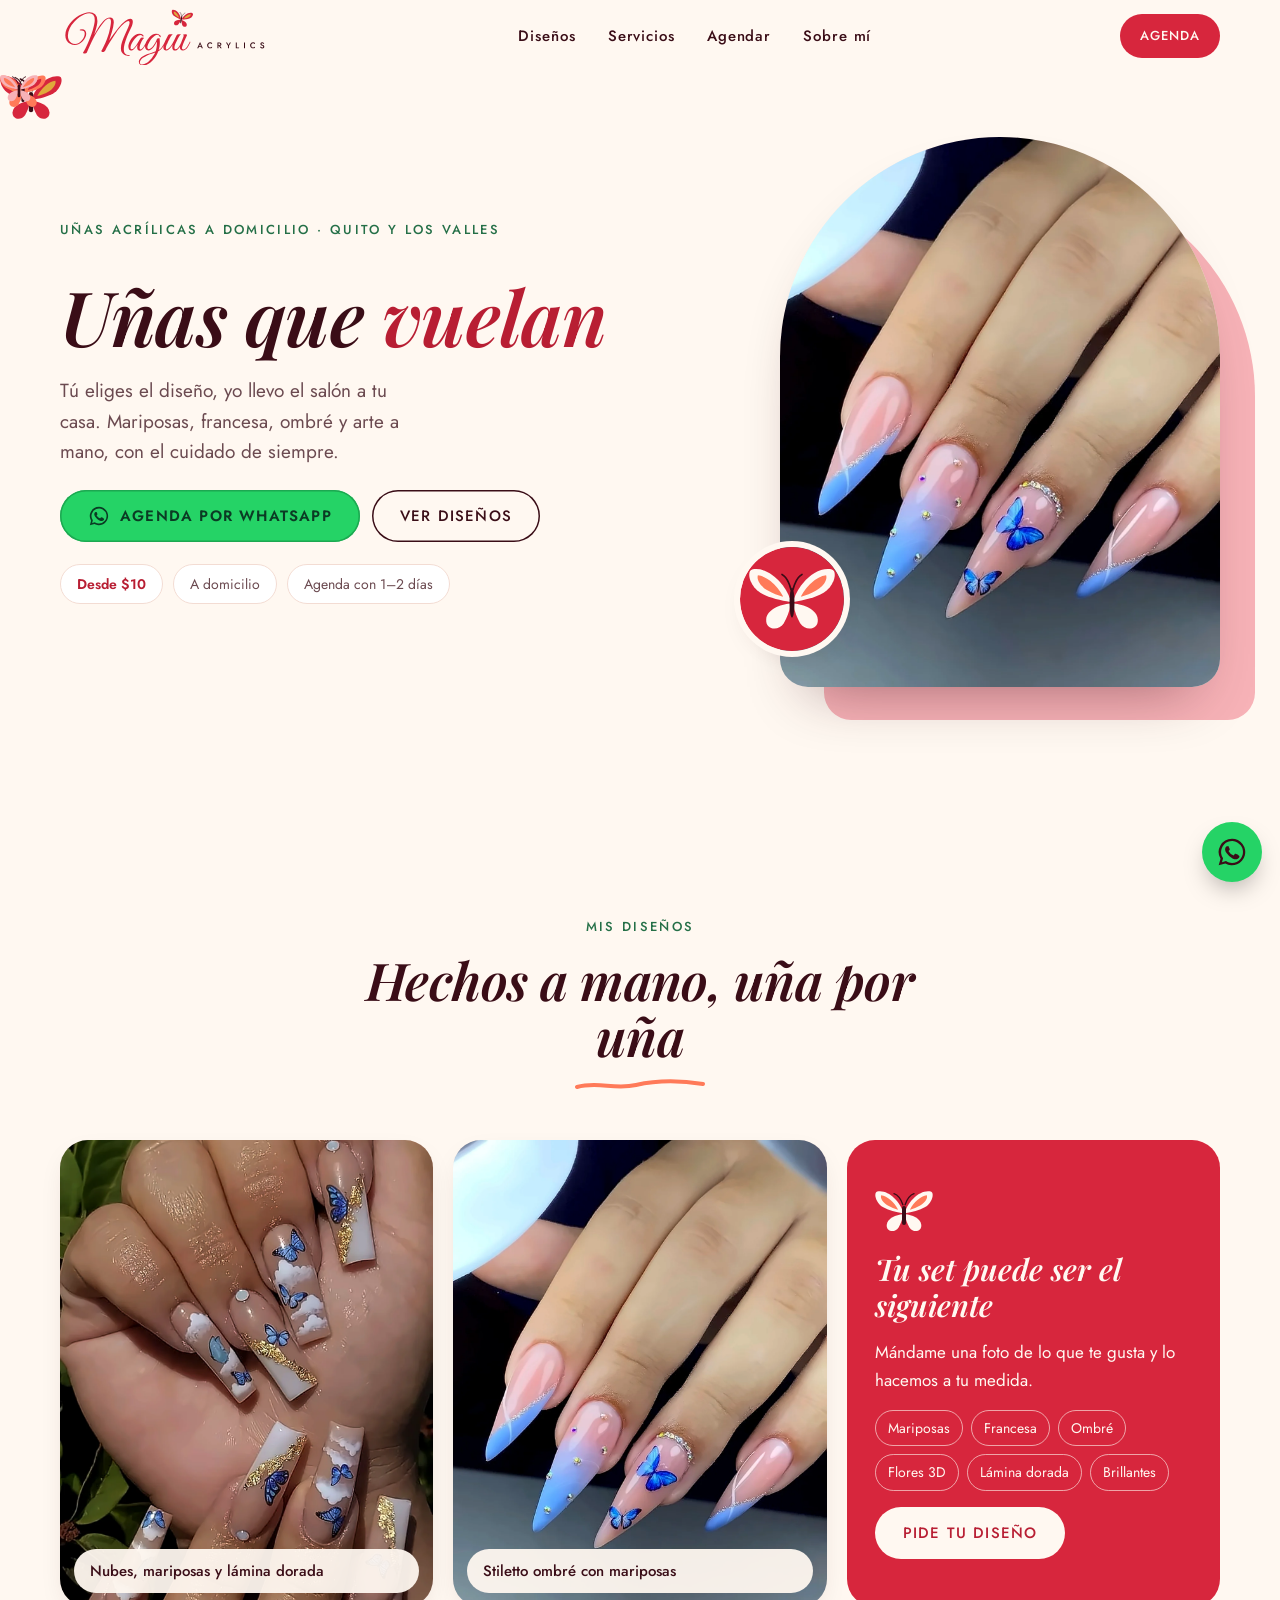
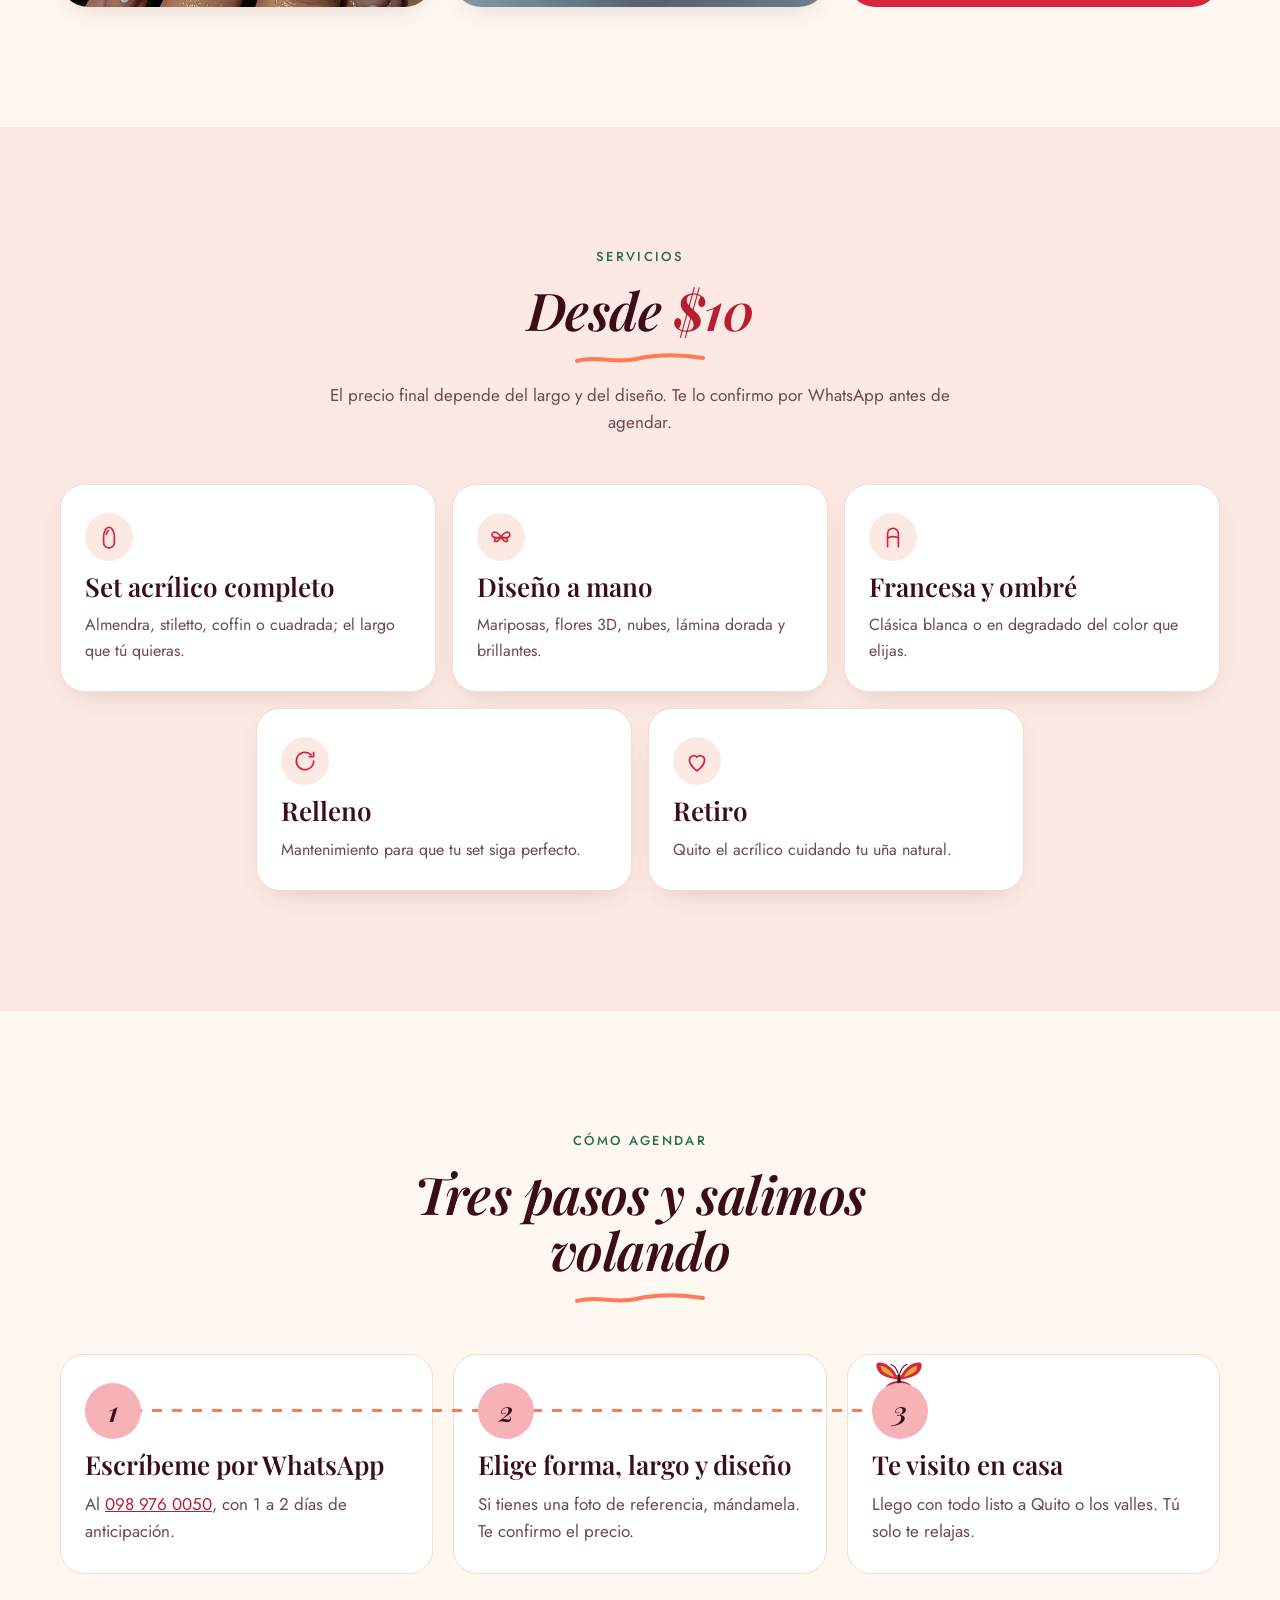
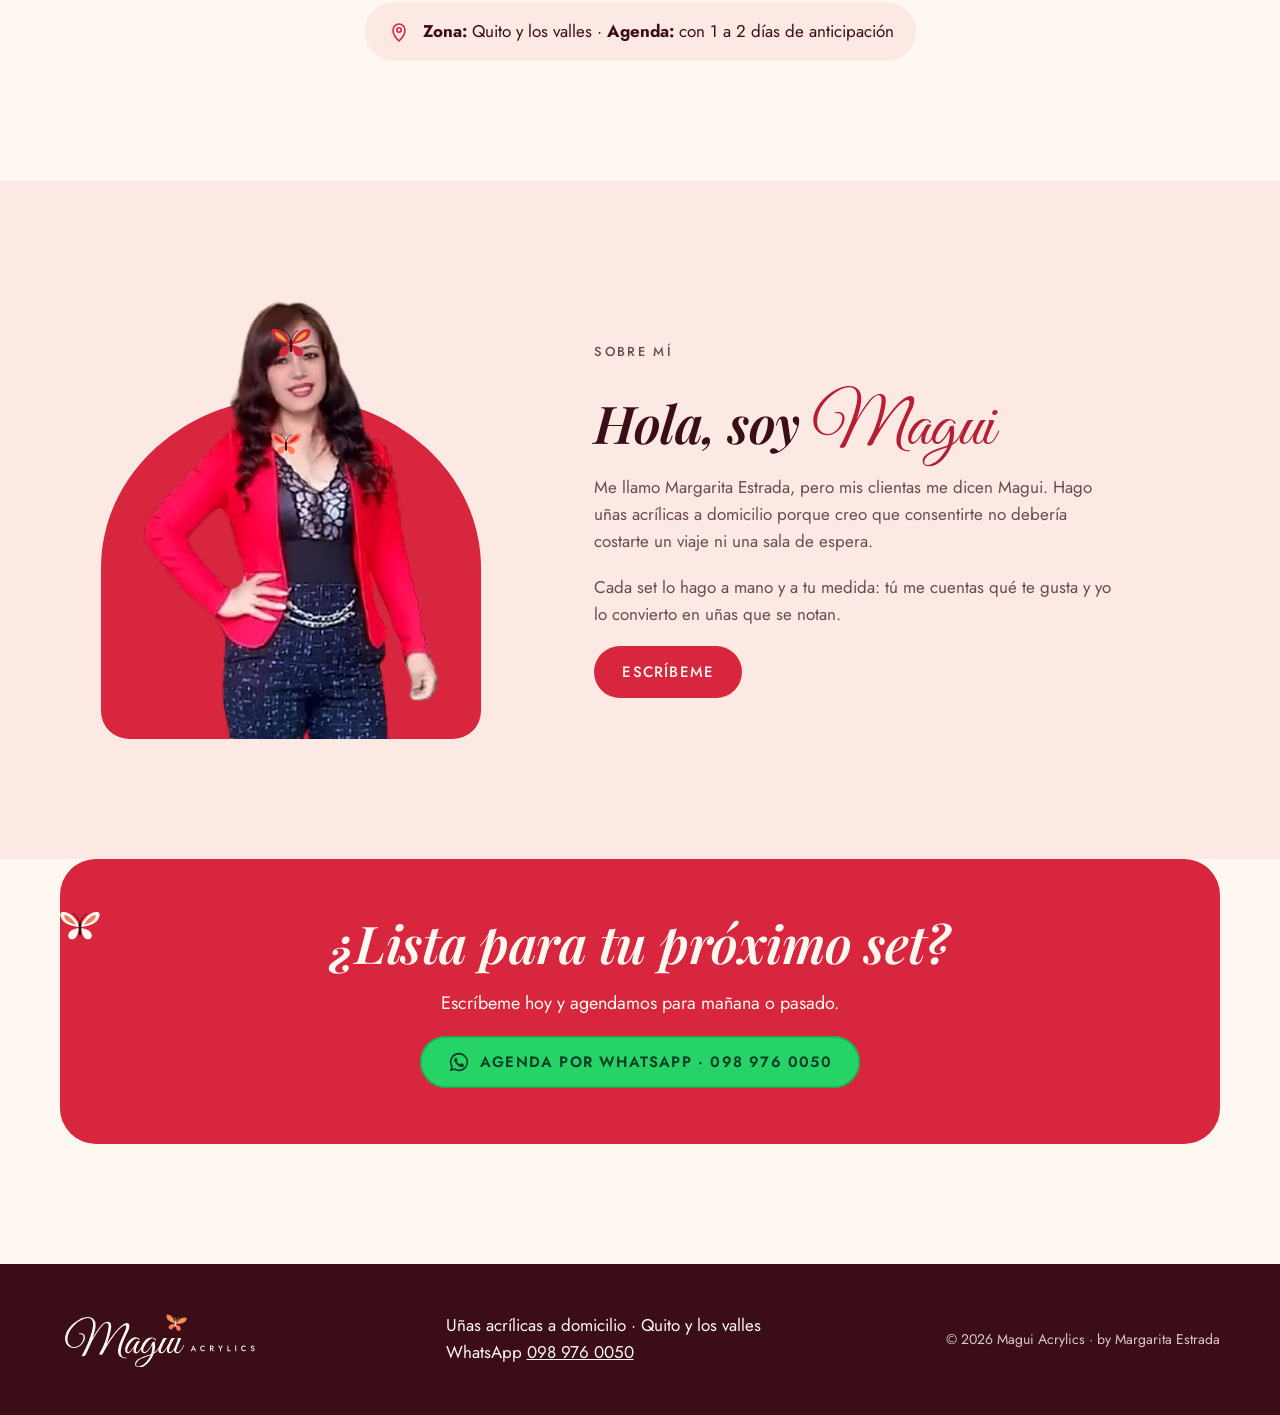
==== index.html @ 569f24e6 "Add files via upload" ====
<!doctype html>
<html lang="es-EC">
<head>
  <meta charset="utf-8">
  <meta name="viewport" content="width=device-width, initial-scale=1">
  <title>Magui Acrylics | Uñas acrílicas a domicilio en Quito y los valles</title>
  <meta name="description" content="Uñas acrílicas a domicilio en Quito y los valles con Magui (Margarita Estrada). Diseños a mano: mariposas, francesa, ombré y más. Servicios desde $10. Agenda por WhatsApp.">
  <link rel="canonical" href="https://maguiacrylics.com/">
  <meta name="theme-color" content="#D7263D">

  <meta property="og:type" content="website">
  <meta property="og:locale" content="es_EC">
  <meta property="og:site_name" content="Magui Acrylics">
  <meta property="og:title" content="Magui Acrylics · Uñas acrílicas a domicilio en Quito">
  <meta property="og:description" content="Tu set soñado, hecho a mano y en tu casa. Servicios desde $10. Agenda por WhatsApp.">
  <meta property="og:url" content="https://maguiacrylics.com/">
  <meta property="og:image" content="https://maguiacrylics.com/assets/img/og-magui.jpg">
  <meta name="twitter:card" content="summary_large_image">

  <link rel="icon" href="assets/logo/favicon.svg" type="image/svg+xml">
  <link rel="apple-touch-icon" href="assets/logo/apple-touch-icon.png">

  <link rel="preload" href="assets/fonts/PlayfairDisplay-Italic.woff2" as="font" type="font/woff2" crossorigin>
  <link rel="preload" href="assets/fonts/Jost.woff2" as="font" type="font/woff2" crossorigin>
  <link rel="stylesheet" href="css/estilos.css">

  <script type="application/ld+json">
  {
    "@context": "https://schema.org",
    "@type": "BeautySalon",
    "name": "Magui Acrylics",
    "alternateName": "Uñas Acrílicas Magui",
    "description": "Uñas acrílicas a domicilio en Quito y los valles, con diseño a mano.",
    "url": "https://maguiacrylics.com/",
    "telephone": "+593989760050",
    "image": "https://maguiacrylics.com/assets/img/og-magui.jpg",
    "logo": "https://maguiacrylics.com/assets/logo/magui-isotipo.svg",
    "priceRange": "Desde $10",
    "areaServed": [{"@type": "City", "name": "Quito"}, {"@type": "Place", "name": "Valles de Quito"}],
    "address": {"@type": "PostalAddress", "addressLocality": "Quito", "addressCountry": "EC"},
    "founder": {"@type": "Person", "name": "Margarita Estrada"}
  }
  </script>
</head>
<body>
  <a class="saltar" href="#contenido">Saltar al contenido</a>

  <!-- Mariposa reutilizable -->
  <svg width="0" height="0" class="oculto" aria-hidden="true">
    <defs>
      <g id="ala-izq">
        <path d="M-1 -1C-4 -10 -14 -21 -24 -19C-27.5 -18 -25.5 -9 -19 -5C-14 -2 -7 -0.5 -1 0.5Z" fill="var(--ala, #D7263D)"/>
        <path d="M-1 1.5C-7 2 -15 5 -15.5 11C-16 17 -8.5 18.5 -5 13.5C-3 10 -1.5 6 -1 3Z" fill="var(--ala, #D7263D)"/>
        <path d="M-5.5 -3C-8.5 -9 -15 -15 -20.5 -15.5C-21.5 -12.5 -18.5 -8.5 -14.5 -6.3C-11.5 -4.6 -8.5 -3.4 -5.5 -2.6Z" fill="var(--mancha, #E0A93B)"/>
      </g>
      <symbol id="hoja" viewBox="0 0 30 16">
        <path d="M1 15C5 4 16 0 29 1C25 10 14 16 1 15Z" fill="currentColor"/>
      </symbol>
      <symbol id="mariposa" viewBox="0 0 52 42">
        <g transform="translate(26 22)"><g class="ala"><use href="#ala-izq"/></g><g transform="scale(-1 1)"><g class="ala"><use href="#ala-izq"/></g></g><rect x="-1.8" y="-6" width="3.6" height="17" rx="1.8" fill="#3A0D17"/><path d="M-1 -7C-3 -13 -6 -16 -9 -17M1 -7C3 -13 6 -16 9 -17" fill="none" stroke="#3A0D17" stroke-width="1.2" stroke-linecap="round"/></g>
      </symbol>
    </defs>
  </svg>

  <header class="cabecera" id="inicio">
    <div class="contenedor cabecera__fila">
      <a class="cabecera__logo" href="#inicio" aria-label="Magui Acrylics, ir al inicio">
        <img src="assets/logo/magui-logo-horizontal.svg" alt="Magui Acrylics" width="300" height="78">
      </a>
      <nav class="menu" aria-label="Secciones">
        <a href="#disenos">Diseños</a>
        <a href="#servicios">Servicios</a>
        <a href="#agendar">Agendar</a>
        <a href="#sobre-mi">Sobre mí</a>
      </nav>
      <a class="boton boton--mini" href="https://wa.me/593989760050?text=Hola%20Magui%2C%20quiero%20agendar%20mis%20u%C3%B1as" target="_blank" rel="noopener">Agenda</a>
    </div>
  </header>

  <main id="contenido">
    <!-- PORTADA -->
    <section class="portada" aria-labelledby="titulo-portada">
      <div class="portada__cielo" aria-hidden="true">
        <span class="vuelo vuelo--1"><svg class="mariposa" viewBox="0 0 52 42"><g transform="translate(26 22)"><g class="ala"><use href="#ala-izq"/></g><g transform="scale(-1 1)"><g class="ala ala--d"><use href="#ala-izq"/></g></g><rect x="-1.8" y="-6" width="3.6" height="17" rx="1.8" fill="#3A0D17"/><path d="M-1 -7C-3 -13 -6 -16 -9 -17M1 -7C3 -13 6 -16 9 -17" fill="none" stroke="#3A0D17" stroke-width="1.2" stroke-linecap="round"/></g></svg></span>
        <span class="vuelo vuelo--2"><svg class="mariposa mariposa--coral" viewBox="0 0 52 42"><g transform="translate(26 22)"><g class="ala"><use href="#ala-izq"/></g><g transform="scale(-1 1)"><g class="ala ala--d"><use href="#ala-izq"/></g></g><rect x="-1.8" y="-6" width="3.6" height="17" rx="1.8" fill="#3A0D17"/><path d="M-1 -7C-3 -13 -6 -16 -9 -17M1 -7C3 -13 6 -16 9 -17" fill="none" stroke="#3A0D17" stroke-width="1.2" stroke-linecap="round"/></g></svg></span>
        <span class="vuelo vuelo--3"><svg class="mariposa mariposa--rosa" viewBox="0 0 52 42"><g transform="translate(26 22)"><g class="ala"><use href="#ala-izq"/></g><g transform="scale(-1 1)"><g class="ala ala--d"><use href="#ala-izq"/></g></g><rect x="-1.8" y="-6" width="3.6" height="17" rx="1.8" fill="#3A0D17"/><path d="M-1 -7C-3 -13 -6 -16 -9 -17M1 -7C3 -13 6 -16 9 -17" fill="none" stroke="#3A0D17" stroke-width="1.2" stroke-linecap="round"/></g></svg></span>
        <svg class="hojita hojita--1"><use href="#hoja"/></svg>
        <svg class="hojita hojita--2"><use href="#hoja"/></svg>
        <svg class="hojita hojita--3"><use href="#hoja"/></svg>
        <svg class="hojita hojita--4"><use href="#hoja"/></svg>
      </div>

      <div class="contenedor portada__grid">
        <div class="portada__texto">
          <p class="rotulo">Uñas acrílicas a domicilio · Quito y los valles</p>
          <h1 id="titulo-portada" class="entra">Uñas que <span class="rojo">vuelan</span></h1>
          <p class="portada__bajada entra">Tú eliges el diseño, yo llevo el salón a tu casa. Mariposas, francesa, ombré y arte a mano, con el cuidado de siempre.</p>
          <div class="portada__acciones entra">
            <a class="boton boton--whatsapp" href="https://wa.me/593989760050?text=Hola%20Magui%2C%20quiero%20agendar%20mis%20u%C3%B1as%20%F0%9F%A6%8B" target="_blank" rel="noopener">
              <svg class="icono" viewBox="0 0 24 24" aria-hidden="true"><path d="M12 2a10 10 0 0 0-8.6 15.1L2 22l5-1.3A10 10 0 1 0 12 2Zm0 18.2c-1.5 0-3-.4-4.2-1.2l-.3-.2-3 .8.8-2.9-.2-.3A8.2 8.2 0 1 1 12 20.2Zm4.5-6.1c-.2-.1-1.5-.7-1.7-.8-.2-.1-.4-.1-.6.1l-.8 1c-.1.2-.3.2-.5.1a6.7 6.7 0 0 1-3.3-2.9c-.3-.4.2-.4.7-1.4.1-.2 0-.3 0-.4l-.8-1.8c-.2-.5-.4-.4-.6-.4h-.5a1 1 0 0 0-.7.3 3 3 0 0 0-.9 2.2 5.2 5.2 0 0 0 1.1 2.7 11.8 11.8 0 0 0 4.5 4c1.7.7 2.4.8 3.2.6.5-.1 1.5-.6 1.8-1.2.2-.6.2-1.1.1-1.2l-.5-.3Z" fill="currentColor"/></svg>
              Agenda por WhatsApp
            </a>
            <a class="boton boton--borde" href="#disenos">Ver diseños</a>
          </div>
          <ul class="sellos entra" aria-label="Lo esencial">
            <li><strong>Desde $10</strong></li>
            <li>A domicilio</li>
            <li>Agenda con 1–2 días</li>
          </ul>
        </div>

        <div class="portada__foto">
          <div class="arco">
            <picture>
              <source srcset="assets/img/stiletto-mariposas-azules.webp" type="image/webp">
              <img src="assets/img/stiletto-mariposas-azules.jpg" width="1178" height="1472" alt="Uñas stiletto nude con degradado celeste, mariposas azules y brillantes, hechas por Magui" fetchpriority="high">
            </picture>
          </div>
          <img class="portada__sello" src="assets/logo/magui-isotipo.svg" width="96" height="96" alt="">
        </div>
      </div>
    </section>

    <!-- DISEÑOS -->
    <section class="seccion" id="disenos" aria-labelledby="titulo-disenos">
      <div class="contenedor">
        <header class="seccion__cabeza revela">
          <p class="rotulo">Mis diseños</p>
          <h2 id="titulo-disenos">Hechos a mano, uña por uña</h2>
        </header>
        <div class="galeria">
          <figure class="galeria__item revela">
            <picture>
              <source srcset="assets/img/nubes-mariposas-dorado.webp" type="image/webp">
              <img src="assets/img/nubes-mariposas-dorado.jpg" width="1178" height="1565" loading="lazy" alt="Uñas largas nude con nubes blancas, mariposas azules y lámina dorada">
            </picture>
            <figcaption>Nubes, mariposas y lámina dorada</figcaption>
          </figure>
          <figure class="galeria__item revela">
            <picture>
              <source srcset="assets/img/stiletto-mariposas-azules.webp" type="image/webp">
              <img src="assets/img/stiletto-mariposas-azules.jpg" width="1178" height="1472" loading="lazy" alt="Stiletto nude con ombré celeste, mariposas azules y brillantes">
            </picture>
            <figcaption>Stiletto ombré con mariposas</figcaption>
          </figure>
          <div class="galeria__invita revela">
            <span class="invita__mariposa" aria-hidden="true"><svg class="mariposa mariposa--crema"><use href="#mariposa"/></svg></span>
            <h3>Tu set puede ser el siguiente</h3>
            <p>Mándame una foto de lo que te gusta y lo hacemos a tu medida.</p>
            <ul class="chips" aria-label="Estilos que hago">
              <li>Mariposas</li><li>Francesa</li><li>Ombré</li><li>Flores 3D</li><li>Lámina dorada</li><li>Brillantes</li>
            </ul>
            <a class="boton" href="https://wa.me/593989760050?text=Hola%20Magui%2C%20te%20mando%20una%20foto%20del%20dise%C3%B1o%20que%20quiero" target="_blank" rel="noopener">Pide tu diseño</a>
          </div>
        </div>
      </div>
    </section>

    <!-- SERVICIOS -->
    <section class="seccion seccion--rubor" id="servicios" aria-labelledby="titulo-servicios">
      <div class="contenedor">
        <header class="seccion__cabeza revela">
          <p class="rotulo">Servicios</p>
          <h2 id="titulo-servicios">Desde <span class="rojo">$<span class="contador" data-hasta="10">10</span></span></h2>
          <p class="seccion__bajada">El precio final depende del largo y del diseño. Te lo confirmo por WhatsApp antes de agendar.</p>
        </header>
        <ul class="servicios">
          <li class="servicio revela">
            <svg class="servicio__icono" viewBox="0 0 24 24" aria-hidden="true"><path d="M12 3c3 0 5 4.5 5 9v5a5 5 0 0 1-10 0v-5c0-4.5 2-9 5-9Z"/><path d="M9.5 9.5c.3-1.6 1-3 2-3.6"/></svg>
            <h3>Set acrílico completo</h3>
            <p>Almendra, stiletto, coffin o cuadrada; el largo que tú quieras.</p>
          </li>
          <li class="servicio revela">
            <svg class="servicio__icono" viewBox="0 0 24 24" aria-hidden="true"><path d="M12 12c-2-4-7-6-8-3s3 5 8 3Zm0 0c2-4 7-6 8-3s-3 5-8 3Zm0 0c-1.5 2.5-4 5-5.5 4s.5-4 5.5-4Zm0 0c1.5 2.5 4 5 5.5 4s-.5-4-5.5-4Z"/></svg>
            <h3>Diseño a mano</h3>
            <p>Mariposas, flores 3D, nubes, lámina dorada y brillantes.</p>
          </li>
          <li class="servicio revela">
            <svg class="servicio__icono" viewBox="0 0 24 24" aria-hidden="true"><path d="M7 21V9a5 5 0 0 1 10 0v12"/><path d="M7 13c3-1.5 7-1.5 10 0"/></svg>
            <h3>Francesa y ombré</h3>
            <p>Clásica blanca o en degradado del color que elijas.</p>
          </li>
          <li class="servicio revela">
            <svg class="servicio__icono" viewBox="0 0 24 24" aria-hidden="true"><path d="M20 12a8 8 0 1 1-2.3-5.6"/><path d="M20 4v4h-4"/></svg>
            <h3>Relleno</h3>
            <p>Mantenimiento para que tu set siga perfecto.</p>
          </li>
          <li class="servicio revela">
            <svg class="servicio__icono" viewBox="0 0 24 24" aria-hidden="true"><path d="M12 21s-7-4.4-7-10A4 4 0 0 1 12 8.5 4 4 0 0 1 19 11c0 5.6-7 10-7 10Z"/></svg>
            <h3>Retiro</h3>
            <p>Quito el acrílico cuidando tu uña natural.</p>
          </li>
        </ul>
      </div>
    </section>

    <!-- AGENDAR -->
    <section class="seccion" id="agendar" aria-labelledby="titulo-agendar">
      <div class="contenedor">
        <header class="seccion__cabeza revela">
          <p class="rotulo">Cómo agendar</p>
          <h2 id="titulo-agendar">Tres pasos y salimos volando</h2>
        </header>
        <div class="pasos-caja revela">
        <div class="pasos__ruta" aria-hidden="true">
          <span class="pasos__viajera"><svg class="mariposa"><use href="#mariposa"/></svg></span>
        </div>
        <ol class="pasos">
          <li class="paso">
            <span class="paso__num" aria-hidden="true">1</span>
            <h3>Escríbeme por WhatsApp</h3>
            <p>Al <a href="https://wa.me/593989760050" target="_blank" rel="noopener">098 976 0050</a>, con 1 a 2 días de anticipación.</p>
          </li>
          <li class="paso">
            <span class="paso__num" aria-hidden="true">2</span>
            <h3>Elige forma, largo y diseño</h3>
            <p>Si tienes una foto de referencia, mándamela. Te confirmo el precio.</p>
          </li>
          <li class="paso">
            <span class="paso__num" aria-hidden="true">3</span>
            <h3>Te visito en casa</h3>
            <p>Llego con todo listo a Quito o los valles. Tú solo te relajas.</p>
          </li>
        </ol>
        </div>
        <div class="zona revela">
          <svg class="icono" viewBox="0 0 24 24" aria-hidden="true"><path d="M12 21s-6-5.6-6-11a6 6 0 0 1 12 0c0 5.4-6 11-6 11Z" fill="none" stroke="currentColor" stroke-width="1.6"/><circle cx="12" cy="10" r="2.2" fill="none" stroke="currentColor" stroke-width="1.6"/></svg>
          <p><strong>Zona:</strong> Quito y los valles · <strong>Agenda:</strong> con 1 a 2 días de anticipación</p>
        </div>
      </div>
    </section>

    <!-- SOBRE MÍ -->
    <section class="seccion seccion--rubor sobre" id="sobre-mi" aria-labelledby="titulo-sobre">
      <div class="contenedor sobre__grid">
        <div class="sobre__foto revela">
          <div class="sobre__circulo" aria-hidden="true"></div>
          <img src="assets/img/magui-retrato.webp" width="428" height="632" loading="lazy" alt="Margarita Estrada, Magui, sonriendo con chaqueta roja">
          <span class="orbita orbita--1" aria-hidden="true"><svg class="mariposa"><use href="#mariposa"/></svg></span>
          <span class="orbita orbita--2" aria-hidden="true"><svg class="mariposa mariposa--coral"><use href="#mariposa"/></svg></span>
        </div>
        <div class="sobre__texto revela">
          <p class="rotulo">Sobre mí</p>
          <h2 id="titulo-sobre">Hola, soy <span class="firma">Magui</span></h2>
          <p>Me llamo Margarita Estrada, pero mis clientas me dicen Magui. Hago uñas acrílicas a domicilio porque creo que consentirte no debería costarte un viaje ni una sala de espera.</p>
          <p>Cada set lo hago a mano y a tu medida: tú me cuentas qué te gusta y yo lo convierto en uñas que se notan.</p>
          <a class="boton" href="https://wa.me/593989760050?text=Hola%20Magui%2C%20quiero%20agendar%20mis%20u%C3%B1as" target="_blank" rel="noopener">Escríbeme</a>
        </div>
      </div>
    </section>

    <!-- LLAMADA FINAL -->
    <section class="final" aria-labelledby="titulo-final">
      <div class="contenedor">
      <div class="final__caja revela">
        <div class="final__flotan" aria-hidden="true">
          <svg class="flota flota--1"><use href="#hoja"/></svg>
          <svg class="flota flota--2"><use href="#hoja"/></svg>
          <svg class="flota flota--3"><use href="#hoja"/></svg>
          <svg class="flota flota--4"><use href="#hoja"/></svg>
          <svg class="flota flota--5"><use href="#hoja"/></svg>
          <span class="final__vuelo"><svg class="mariposa mariposa--crema"><use href="#mariposa"/></svg></span>
        </div>
        <h2 id="titulo-final">¿Lista para tu próximo set?</h2>
        <p>Escríbeme hoy y agendamos para mañana o pasado.</p>
        <a class="boton boton--whatsapp" href="https://wa.me/593989760050?text=Hola%20Magui%2C%20quiero%20agendar%20mis%20u%C3%B1as%20%F0%9F%A6%8B" target="_blank" rel="noopener"><svg class="icono" viewBox="0 0 24 24" aria-hidden="true"><path d="M12 2a10 10 0 0 0-8.6 15.1L2 22l5-1.3A10 10 0 1 0 12 2Zm0 18.2c-1.5 0-3-.4-4.2-1.2l-.3-.2-3 .8.8-2.9-.2-.3A8.2 8.2 0 1 1 12 20.2Zm4.5-6.1c-.2-.1-1.5-.7-1.7-.8-.2-.1-.4-.1-.6.1l-.8 1c-.1.2-.3.2-.5.1a6.7 6.7 0 0 1-3.3-2.9c-.3-.4.2-.4.7-1.4.1-.2 0-.3 0-.4l-.8-1.8c-.2-.5-.4-.4-.6-.4h-.5a1 1 0 0 0-.7.3 3 3 0 0 0-.9 2.2 5.2 5.2 0 0 0 1.1 2.7 11.8 11.8 0 0 0 4.5 4c1.7.7 2.4.8 3.2.6.5-.1 1.5-.6 1.8-1.2.2-.6.2-1.1.1-1.2l-.5-.3Z" fill="currentColor"/></svg> Agenda por WhatsApp · 098 976 0050</a>
      </div>
      </div>
    </section>
  </main>

  <footer class="pie">
    <div class="contenedor pie__fila">
      <img src="assets/logo/magui-logo-horizontal-blanco.svg" alt="Magui Acrylics" width="240" height="62">
      <p>Uñas acrílicas a domicilio · Quito y los valles<br>WhatsApp <a href="https://wa.me/593989760050" target="_blank" rel="noopener">098 976 0050</a></p>
      <p class="pie__legal">© 2026 Magui Acrylics · by Margarita Estrada</p>
    </div>
  </footer>

  <a class="whatsapp-flotante" href="https://wa.me/593989760050?text=Hola%20Magui%2C%20quiero%20agendar%20mis%20u%C3%B1as%20%F0%9F%A6%8B" target="_blank" rel="noopener" aria-label="Escribir a Magui por WhatsApp">
    <svg viewBox="0 0 24 24" aria-hidden="true"><path d="M12 2a10 10 0 0 0-8.6 15.1L2 22l5-1.3A10 10 0 1 0 12 2Zm0 18.2c-1.5 0-3-.4-4.2-1.2l-.3-.2-3 .8.8-2.9-.2-.3A8.2 8.2 0 1 1 12 20.2Zm4.5-6.1c-.2-.1-1.5-.7-1.7-.8-.2-.1-.4-.1-.6.1l-.8 1c-.1.2-.3.2-.5.1a6.7 6.7 0 0 1-3.3-2.9c-.3-.4.2-.4.7-1.4.1-.2 0-.3 0-.4l-.8-1.8c-.2-.5-.4-.4-.6-.4h-.5a1 1 0 0 0-.7.3 3 3 0 0 0-.9 2.2 5.2 5.2 0 0 0 1.1 2.7 11.8 11.8 0 0 0 4.5 4c1.7.7 2.4.8 3.2.6.5-.1 1.5-.6 1.8-1.2.2-.6.2-1.1.1-1.2l-.5-.3Z" fill="currentColor"/></svg>
  </a>

  <script src="js/main.js" defer></script>
</body>
</html>
---- css/estilos.css ----
/* Magui Acrylics — estilos. Tokens y reglas: ver DESIGN.md */

/* Fuentes alojadas en la propia web (licencia SIL Open Font License) */
@font-face { font-family: "Playfair Display"; src: url("../assets/fonts/PlayfairDisplay-Italic.woff2") format("woff2"); font-weight: 400 900; font-style: italic; font-display: swap; }
@font-face { font-family: "Playfair Display"; src: url("../assets/fonts/PlayfairDisplay.woff2") format("woff2"); font-weight: 400 900; font-style: normal; font-display: swap; }
@font-face { font-family: "Jost"; src: url("../assets/fonts/Jost.woff2") format("woff2"); font-weight: 100 900; font-style: normal; font-display: swap; }
@font-face { font-family: "Great Vibes"; src: url("../assets/fonts/GreatVibes.woff2") format("woff2"); font-weight: 400; font-style: normal; font-display: swap; }


:root {
  --crema: #FFF8F1;
  --rubor: #FDE9E3;
  --rojo: #D7263D;
  --rojo-texto: #B81E33;
  --coral: #FF7A59;
  --rosa: #F7B2B7;
  --verde: #2F8F5B;
  --verde-texto: #246F47;
  --dorado: #E0A93B;
  --tinta: #3A0D17;
  --tinta-suave: #6B4A50;
  --whatsapp: #25D366;
  --blanco: #FFFFFF;
  --linea: #F3DCD3;

  --f-titulo: "Playfair Display", Georgia, "Times New Roman", serif;
  --f-texto: "Jost", "Century Gothic", "Segoe UI", sans-serif;
  --f-firma: "Great Vibes", "Segoe Script", cursive;

  --radio-s: 12px;
  --radio-m: 24px;
  --radio-l: 28px;
  --pildora: 999px;
  --sombra: 0 10px 30px -12px rgba(58, 13, 23, .18);
  --sombra-roja: 0 14px 28px -12px rgba(215, 38, 61, .55);

  --ancho: 1160px;
  --lateral: 20px;
  --seccion: 80px;
  --rapido: 200ms;
  --suave: cubic-bezier(.22, .8, .32, 1);
}

@media (min-width: 900px) {
  :root { --seccion: 120px; --lateral: 32px; }
}

*, *::before, *::after { box-sizing: border-box; }
html { scroll-behavior: smooth; -webkit-text-size-adjust: 100%; }
body {
  margin: 0;
  background: var(--crema);
  color: var(--tinta);
  font: 400 17px/1.6 var(--f-texto);
  overflow-x: hidden;
}
img, svg, picture { display: block; max-width: 100%; }
img { height: auto; }
a { color: var(--rojo-texto); }
h1, h2, h3 { margin: 0; color: var(--tinta); }
h1, h2 { font-family: var(--f-titulo); font-style: italic; font-weight: 600; letter-spacing: -.01em; }
h1 { font-size: clamp(44px, 9vw, 76px); line-height: 1.02; }
h2 { font-size: clamp(34px, 6vw, 52px); line-height: 1.08; }
h3 { font-family: var(--f-titulo); font-weight: 600; font-size: clamp(22px, 3vw, 26px); line-height: 1.2; }
p { margin: 0; }
ul, ol { margin: 0; padding: 0; list-style: none; }

:focus-visible { outline: 3px solid var(--rojo); outline-offset: 3px; border-radius: 6px; }

.oculto { position: absolute; width: 0; height: 0; overflow: hidden; }
.saltar {
  position: absolute; left: 12px; top: -60px; z-index: 100;
  background: var(--tinta); color: var(--crema); padding: 10px 16px; border-radius: var(--radio-s);
}
.saltar:focus { top: 12px; }

.contenedor { width: 100%; max-width: calc(var(--ancho) + var(--lateral) * 2); margin: 0 auto; padding: 0 var(--lateral); }
.rojo { color: var(--rojo-texto); }
.firma { font-family: var(--f-firma); font-style: normal; font-weight: 400; color: var(--rojo-texto); font-size: 1.35em; line-height: .8; }
.rotulo {
  font-size: 13px; font-weight: 500; letter-spacing: .18em; text-transform: uppercase; color: var(--verde-texto);
  margin-bottom: 14px;
}

/* ---------- botones ---------- */
.boton {
  display: inline-flex; align-items: center; justify-content: center; gap: 10px;
  min-height: 52px; padding: 14px 28px;
  background: var(--rojo); color: var(--crema);
  border: 0; border-radius: var(--pildora);
  font: 500 15px/1.2 var(--f-texto); letter-spacing: .08em; text-transform: uppercase; text-decoration: none;
  cursor: pointer;
  transition: transform var(--rapido) var(--suave), box-shadow var(--rapido) var(--suave), background-color var(--rapido);
}
.boton:hover { transform: translateY(-2px); box-shadow: var(--sombra-roja); background: #C81F35; }
.boton:active { transform: translateY(0); }
.boton .icono { width: 20px; height: 20px; }
.boton--borde { background: transparent; color: var(--tinta); box-shadow: inset 0 0 0 1.5px var(--tinta); }
.boton--borde:hover { background: var(--tinta); color: var(--crema); box-shadow: none; }
.boton--crema { background: var(--crema); color: var(--rojo-texto); }
.boton--crema:hover { background: var(--blanco); box-shadow: 0 14px 28px -12px rgba(0,0,0,.35); }
/* Botón de WhatsApp: verde WhatsApp con letras verde oscuro (6.4:1, se leen bien) */
.boton--whatsapp {
  background: var(--whatsapp); color: #0B3B24; font-weight: 600;
  box-shadow: inset 0 0 0 1.5px #1DA851;
}
.boton--whatsapp:hover { background: #1EBE5B; color: #0B3B24; box-shadow: inset 0 0 0 1.5px #1DA851, 0 14px 28px -12px rgba(18, 140, 70, .55); }
.boton--whatsapp .icono { width: 22px; height: 22px; }
.boton--mini { min-height: 44px; padding: 10px 20px; font-size: 13px; }

/* ---------- cabecera ---------- */
.cabecera {
  position: sticky; top: 0; z-index: 30;
  background: rgba(255, 248, 241, .9);
  backdrop-filter: saturate(1.4) blur(10px); -webkit-backdrop-filter: saturate(1.4) blur(10px);
  border-bottom: 1px solid transparent;
  transition: border-color var(--rapido), box-shadow var(--rapido);
}
.cabecera.con-sombra { border-bottom-color: var(--linea); box-shadow: 0 6px 20px -16px rgba(58,13,23,.4); }
.cabecera__fila { display: flex; align-items: center; justify-content: space-between; gap: 16px; min-height: 72px; }
.cabecera__logo img { width: 170px; }
.menu { display: none; gap: 28px; }
.menu a {
  color: var(--tinta); text-decoration: none; font-size: 15px; font-weight: 500; letter-spacing: .06em;
  padding: 10px 2px; position: relative;
}
.menu a::after {
  content: ""; position: absolute; left: 0; right: 0; bottom: 4px; height: 2px; background: var(--rojo);
  transform: scaleX(0); transform-origin: left; transition: transform var(--rapido) var(--suave);
}
.menu a:hover::after { transform: scaleX(1); }
@media (min-width: 900px) {
  .menu { display: flex; }
  .cabecera__logo img { width: 210px; }
}

/* ---------- portada ---------- */
.portada { position: relative; overflow: hidden; padding: 40px 0 72px; }
.portada__grid { position: relative; z-index: 2; display: grid; gap: 40px; align-items: center; }
.portada__texto { display: flex; flex-direction: column; gap: 22px; }
.portada__bajada { font-size: 19px; color: var(--tinta-suave); max-width: 32ch; }
.portada__acciones { display: flex; flex-wrap: wrap; gap: 12px; }
.sellos { display: flex; flex-wrap: wrap; gap: 10px; }
.sellos li {
  padding: 8px 16px; border-radius: var(--pildora); background: var(--blanco); border: 1px solid var(--linea);
  font-size: 14px; color: var(--tinta-suave);
}
.sellos strong { color: var(--rojo-texto); font-weight: 600; }

.portada__foto { position: relative; justify-self: center; width: min(100%, 440px); }
.arco {
  position: relative; border-radius: 220px 220px var(--radio-l) var(--radio-l); overflow: hidden;
  aspect-ratio: 4 / 5; background: var(--rubor);
  box-shadow: 0 30px 60px -30px rgba(58,13,23,.45);
}
.arco::before {
  content: ""; position: absolute; inset: -14px; z-index: -1; border-radius: inherit;
  border: 2px solid var(--rosa);
}
.arco img { width: 100%; height: 100%; object-fit: cover; }
.portada__foto::after {
  content: ""; position: absolute; z-index: -1; inset: 8% -8% -6% 10%;
  border-radius: 220px 220px var(--radio-l) var(--radio-l); background: var(--rosa);
}
.portada__sello {
  position: absolute; left: -14px; bottom: 36px; width: 88px; height: 88px;
  border-radius: 50%; box-shadow: 0 0 0 6px var(--crema), var(--sombra);
}

@media (min-width: 900px) {
  .portada { padding: 64px 0 110px; }
  .portada__grid { grid-template-columns: 1.1fr .9fr; gap: 64px; }
  .portada__foto { justify-self: end; }
  .portada__sello { left: -40px; width: 104px; height: 104px; }
}

/* cielo animado: mariposas y hojas */
.portada__cielo { position: absolute; inset: 0; z-index: 3; pointer-events: none; }
.vuelo { position: absolute; top: 0; left: 0; will-change: transform; }
.mariposa { position: relative; display: block; overflow: visible; width: 62px; height: 50px; --ala: var(--rojo); --mancha: var(--dorado); }
.mariposa--coral { --ala: var(--coral); --mancha: var(--rojo); width: 46px; height: 37px; }
.mariposa--rosa { --ala: var(--rosa); --mancha: var(--coral); width: 38px; height: 31px; }
.ala { transform-box: fill-box; transform-origin: 100% 50%; animation: aleteo .3s ease-in-out infinite alternate; }
.ala--d { animation-delay: 0s; }
@keyframes aleteo { from { transform: scaleX(1); } to { transform: scaleX(.3); } }

.vuelo--1 { animation: ruta-1 16s ease-in-out infinite; }
.vuelo--2 { animation: ruta-2 13s ease-in-out infinite; animation-delay: -4s; }
.vuelo--3 { animation: ruta-3 19s ease-in-out infinite; animation-delay: -9s; }
/* Celular: las mariposas vuelan alrededor de la foto, no sobre el texto */
@keyframes ruta-1 {
  0%   { transform: translate(4vw, 92vh) rotate(-8deg); }
  25%  { transform: translate(40vw, 78vh) rotate(6deg); }
  50%  { transform: translate(78vw, 70vh) rotate(-4deg); }
  75%  { transform: translate(60vw, 98vh) rotate(10deg); }
  100% { transform: translate(4vw, 92vh) rotate(-8deg); }
}
@keyframes ruta-2 {
  0%   { transform: translate(84vw, 74vh) rotate(8deg); }
  50%  { transform: translate(70vw, 104vh) rotate(-10deg); }
  100% { transform: translate(84vw, 74vh) rotate(8deg); }
}
@keyframes ruta-3 {
  0%   { transform: translate(10vw, 104vh) rotate(0); }
  50%  { transform: translate(48vw, 72vh) rotate(12deg); }
  100% { transform: translate(10vw, 104vh) rotate(0); }
}
/* Escritorio: revolotean en la mitad derecha, alrededor del arco */
@media (min-width: 900px) {
  @keyframes ruta-1 {
    0%   { transform: translate(56vw, 64vh) rotate(-8deg); }
    25%  { transform: translate(62vw, 14vh) rotate(6deg); }
    50%  { transform: translate(84vw, 6vh) rotate(-4deg); }
    75%  { transform: translate(94vw, 40vh) rotate(10deg); }
    100% { transform: translate(56vw, 64vh) rotate(-8deg); }
  }
  @keyframes ruta-2 {
    0%   { transform: translate(92vw, 70vh) rotate(8deg); }
    33%  { transform: translate(78vw, 82vh) rotate(-10deg); }
    66%  { transform: translate(58vw, 30vh) rotate(4deg); }
    100% { transform: translate(92vw, 70vh) rotate(8deg); }
  }
  @keyframes ruta-3 {
    0%   { transform: translate(60vw, 86vh) rotate(0); }
    50%  { transform: translate(90vw, 16vh) rotate(12deg); }
    100% { transform: translate(60vw, 86vh) rotate(0); }
  }
}

.hojita { position: absolute; top: -40px; width: 30px; height: 16px; color: var(--verde); opacity: .75; animation: cae 14s linear infinite; }
.hojita--1 { left: 12%; animation-delay: -2s; }
.hojita--2 { left: 46%; color: var(--coral); animation-duration: 17s; animation-delay: -9s; width: 24px; }
.hojita--3 { left: 70%; animation-duration: 15s; animation-delay: -5s; }
.hojita--4 { left: 88%; color: var(--rosa); animation-duration: 18s; animation-delay: -12s; width: 22px; }
@keyframes cae {
  0%   { transform: translate(0, 0) rotate(0); }
  50%  { transform: translate(-40px, 52vh) rotate(160deg); }
  100% { transform: translate(20px, 110vh) rotate(320deg); }
}

.entra { animation: entra .7s var(--suave) both; }
.portada__texto .entra:nth-child(2) { animation-delay: .05s; }
.portada__texto .entra:nth-child(3) { animation-delay: .15s; }
.portada__texto .entra:nth-child(4) { animation-delay: .25s; }
.portada__texto .entra:nth-child(5) { animation-delay: .35s; }
@keyframes entra { from { opacity: 0; transform: translateY(18px); } to { opacity: 1; transform: none; } }

/* ---------- secciones ---------- */
.seccion { padding: var(--seccion) 0; }
.seccion--rubor { background: var(--rubor); }
.seccion__cabeza { text-align: center; max-width: 640px; margin: 0 auto 48px; }
.seccion__bajada { margin-top: 16px; color: var(--tinta-suave); }

/* galería */
.galeria { display: grid; gap: 20px; }
.galeria__item { margin: 0; position: relative; border-radius: var(--radio-l); overflow: hidden; background: var(--rubor); box-shadow: var(--sombra); }
.galeria__item img { width: 100%; aspect-ratio: 4 / 5; object-fit: cover; transition: transform .6s var(--suave); }
.galeria__item:hover img { transform: scale(1.04); }
.galeria__item figcaption {
  position: absolute; left: 14px; right: 14px; bottom: 14px;
  padding: 10px 16px; border-radius: var(--pildora);
  background: rgba(255, 248, 241, .94); color: var(--tinta); font-size: 15px; font-weight: 500;
}
.galeria__invita {
  border-radius: var(--radio-l); background: var(--rojo); color: var(--crema);
  padding: 36px 28px; display: flex; flex-direction: column; gap: 16px; justify-content: center;
}
.galeria__invita img { filter: brightness(0) invert(1); width: 52px; }
.galeria__invita h3 { color: var(--crema); font-style: italic; font-size: 30px; }
.galeria__invita p { color: var(--crema); }
.galeria__invita .boton { align-self: flex-start; background: var(--crema); color: var(--rojo-texto); }
.chips { display: flex; flex-wrap: wrap; gap: 8px; }
.chips li { padding: 6px 12px; border-radius: var(--pildora); border: 1px solid rgba(255,248,241,.6); font-size: 14px; }
@media (min-width: 700px) { .galeria { grid-template-columns: repeat(2, minmax(0, 1fr)); } .galeria__invita { grid-column: span 2; } }
@media (min-width: 1000px) { .galeria { grid-template-columns: repeat(3, minmax(0, 1fr)); } .galeria__invita { grid-column: auto; } }

/* servicios */
.servicios { display: grid; gap: 16px; }
.servicio {
  background: var(--blanco); border: 1px solid var(--linea); border-radius: var(--radio-m);
  padding: 28px 24px; box-shadow: var(--sombra); display: flex; flex-direction: column; gap: 10px;
  transition: transform var(--rapido) var(--suave);
}
.servicio:hover { transform: translateY(-4px); }
.servicio__icono {
  width: 48px; height: 48px; padding: 11px; border-radius: 50%; background: var(--rubor);
  fill: none; stroke: var(--rojo); stroke-width: 1.6; stroke-linecap: round; stroke-linejoin: round;
}
.servicio p { color: var(--tinta-suave); font-size: 16px; }
@media (min-width: 640px) { .servicios { grid-template-columns: repeat(2, minmax(0, 1fr)); } }
@media (min-width: 1000px) { .servicios { grid-template-columns: repeat(6, minmax(0, 1fr)); } .servicio { grid-column: span 2; } .servicio:nth-child(4) { grid-column: 2 / span 2; } }

/* pasos */
.pasos { display: grid; gap: 20px; counter-reset: paso; }
.paso { position: relative; padding: 28px 24px; border-radius: var(--radio-m); background: var(--blanco); border: 1px solid var(--linea); display: flex; flex-direction: column; gap: 10px; }
.paso__num {
  width: 56px; height: 56px; border-radius: 50%; background: var(--rosa); color: var(--tinta);
  display: grid; place-items: center; font: italic 600 28px/1 var(--f-titulo);
}
.paso p { color: var(--tinta-suave); }
@media (min-width: 900px) { .pasos { grid-template-columns: repeat(3, minmax(0, 1fr)); } }
.zona {
  margin-top: 28px; display: flex; gap: 12px; align-items: center; justify-content: center; text-align: left;
  padding: 16px 22px; border-radius: var(--pildora); background: var(--rubor); color: var(--tinta);
  width: fit-content; max-width: 100%; margin-left: auto; margin-right: auto;
}
.zona .icono { width: 24px; height: 24px; flex: none; color: var(--rojo); }

/* sobre mí */
.sobre__grid { display: grid; gap: 40px; align-items: center; }
.sobre__foto { position: relative; justify-self: center; width: min(100%, 380px); }
.sobre__circulo { position: absolute; inset: 22% 0 0 0; border-radius: 50% 50% var(--radio-l) var(--radio-l); background: var(--rojo); }
.sobre__foto img { position: relative; width: 78%; margin: 0 auto; }
.sobre__texto { display: flex; flex-direction: column; gap: 18px; }
.sobre__texto p { color: var(--tinta-suave); max-width: 52ch; }
.sobre__texto .boton { align-self: flex-start; }
@media (min-width: 900px) { .sobre__grid { grid-template-columns: .85fr 1.15fr; gap: 72px; } }

/* llamada final */
.final { padding: 0 0 var(--seccion); }
.final__caja {
  background: var(--rojo); color: var(--crema); border-radius: 36px; padding: 56px 24px; text-align: center;
  display: flex; flex-direction: column; align-items: center; gap: 18px; position: relative; overflow: hidden;
}
.final__caja h2 { color: var(--crema); }
.final__caja p { color: var(--crema); font-size: 18px; }
.final__caja .boton { white-space: normal; text-align: center; }

/* pie */
.pie { background: var(--tinta); color: var(--crema); padding: 48px 0 110px; }
.pie__fila { display: flex; flex-direction: column; gap: 18px; }
.pie img { width: 200px; }
.pie a { color: var(--crema); }
.pie__legal { font-size: 14px; opacity: .8; }
@media (min-width: 900px) { .pie__fila { flex-direction: row; align-items: center; justify-content: space-between; } .pie { padding-bottom: 48px; } }

/* botón flotante */
.whatsapp-flotante {
  position: fixed; z-index: 50; right: 18px; bottom: calc(18px + env(safe-area-inset-bottom));
  width: 60px; height: 60px; border-radius: 50%; background: var(--whatsapp); color: var(--tinta);
  display: grid; place-items: center; box-shadow: 0 12px 26px -8px rgba(0,0,0,.35);
  transition: transform var(--rapido) var(--suave);
}
.whatsapp-flotante svg { width: 32px; height: 32px; }
.whatsapp-flotante:hover { transform: scale(1.08); }
.whatsapp-flotante::before {
  content: ""; position: absolute; inset: 0; border-radius: 50%; box-shadow: 0 0 0 0 rgba(37,211,102,.5);
  animation: pulso 2.6s ease-out infinite;
}
@keyframes pulso { 0% { box-shadow: 0 0 0 0 rgba(37,211,102,.5); } 70%, 100% { box-shadow: 0 0 0 16px rgba(37,211,102,0); } }

/* =========================================================
   ANIMACIONES DE LAS SECCIONES (se activan al llegar con el scroll;
   la clase .visible la pone js/main.js; todo bajo .js para que
   sin JavaScript o con movimiento reducido se vea completo)
   ========================================================= */

.mariposa--crema { --ala: var(--crema); --mancha: var(--coral); }

/* Títulos de sección: pincelada coral que se dibuja bajo el título */
.seccion__cabeza h2::after {
  content: ""; display: block; width: 132px; height: 14px; margin: 14px auto 0;
  background: url("data:image/svg+xml,%3Csvg xmlns='http://www.w3.org/2000/svg' viewBox='0 0 132 14'%3E%3Cpath d='M3 9C24 3 40 12 62 7S104 2 129 6' fill='none' stroke='%23FF7A59' stroke-width='4' stroke-linecap='round'/%3E%3C/svg%3E") center / contain no-repeat;
}
.js .seccion__cabeza h2::after { clip-path: inset(0 100% 0 0); transition: clip-path 1s var(--suave) .35s; }
.js .seccion__cabeza.visible h2::after { clip-path: inset(0 0 0 0); }
.js .seccion__cabeza .rotulo { letter-spacing: .5em; opacity: 0; transition: letter-spacing .9s var(--suave), opacity .6s; }
.js .seccion__cabeza.visible .rotulo { letter-spacing: .18em; opacity: 1; }

/* Galería: cortina rubor que se levanta y foto que se asienta */
.galeria__item::before {
  content: ""; position: absolute; inset: 0; z-index: 2; background: var(--rubor);
  transform-origin: top; transform: scaleY(0); pointer-events: none;
}
.js .galeria__item::before { transform: scaleY(1); transition: transform .9s cubic-bezier(.7, 0, .2, 1) .1s; }
.js .galeria__item.visible::before { transform: scaleY(0); }
.js .galeria__item img { transform: scale(1.15); transition: transform 1.4s var(--suave); }
.js .galeria__item.visible img { transform: scale(1); }
.js .galeria__item.visible:hover img { transform: scale(1.05); transition-duration: .6s; }
.galeria__item figcaption { transition: transform .5s var(--suave) .6s, opacity .5s .6s; }
.js .galeria__item:not(.visible) figcaption { transform: translateY(20px); opacity: 0; }

/* Tarjeta «Tu set puede ser el siguiente»: la mariposa llega volando y se queda aleteando */
.invita__mariposa { display: block; width: 58px; height: 47px; }
.invita__mariposa .mariposa { width: 100%; height: 100%; animation: flota 3.2s ease-in-out infinite; }
.invita__mariposa .ala { animation-duration: .45s; }
.js .invita__mariposa { transform: translate(160px, -120px) rotate(30deg) scale(.4); opacity: 0; transition: transform 1.6s cubic-bezier(.3, .6, .2, 1) .4s, opacity .4s .4s; }
.js .galeria__invita.visible .invita__mariposa { transform: none; opacity: 1; }
.chips li { transition: transform .4s var(--suave), opacity .4s; }
.js .galeria__invita:not(.visible) .chips li { transform: scale(.6); opacity: 0; }
.js .galeria__invita.visible .chips li:nth-child(1) { transition-delay: .7s; }
.js .galeria__invita.visible .chips li:nth-child(2) { transition-delay: .78s; }
.js .galeria__invita.visible .chips li:nth-child(3) { transition-delay: .86s; }
.js .galeria__invita.visible .chips li:nth-child(4) { transition-delay: .94s; }
.js .galeria__invita.visible .chips li:nth-child(5) { transition-delay: 1.02s; }
.js .galeria__invita.visible .chips li:nth-child(6) { transition-delay: 1.1s; }
@keyframes flota { 0%, 100% { transform: translateY(0) rotate(-4deg); } 50% { transform: translateY(-8px) rotate(4deg); } }

/* Servicios: los iconos se dibujan solos y saltan al pasar el dedo o el ratón */
.servicio__icono path { stroke-dasharray: 80; stroke-dashoffset: 0; }
.js .servicio:not(.visible) .servicio__icono path { stroke-dashoffset: 80; }
.js .servicio .servicio__icono path { transition: stroke-dashoffset 1.4s ease-out .3s; }
.servicio__icono { transition: background-color var(--rapido), stroke var(--rapido), transform .5s var(--suave); }
.servicio:hover .servicio__icono { background: var(--rojo); stroke: var(--crema); transform: rotate(-10deg) scale(1.12); }
.servicio { transition: transform var(--rapido) var(--suave), box-shadow var(--rapido), border-color var(--rapido); }
.servicio:hover { box-shadow: 0 18px 36px -16px rgba(215, 38, 61, .35); border-color: var(--rosa); }
.contador { font-variant-numeric: tabular-nums; display: inline-block; }

/* Pasos: la línea se traza de 1 a 3 y una mariposa la recorre */
.pasos-caja { position: relative; }
.pasos__ruta { display: none; }
.paso__num { position: relative; z-index: 2; }
@media (min-width: 900px) {
  .pasos__ruta {
    display: block; position: absolute; z-index: 1; height: 0; top: 56px;
    left: 52px; right: calc((100% - 40px) / 3 - 52px);
  }
  .pasos__ruta::before {
    content: ""; position: absolute; left: 0; right: 0; top: -1.5px; height: 3px;
    background: repeating-linear-gradient(90deg, var(--coral) 0 10px, transparent 10px 20px);
    transform-origin: left; transform: scaleX(1);
  }
  .js .pasos__ruta::before { transform: scaleX(0); transition: transform 2.2s cubic-bezier(.5, 0, .3, 1) .4s; }
  .js .pasos-caja.visible .pasos__ruta::before { transform: scaleX(1); }
  .pasos__viajera {
    position: absolute; top: -50px; left: 100%; width: 46px; height: 37px; margin-left: -23px;
  }
  .pasos__viajera .mariposa { width: 100%; height: 100%; animation: flota 3s ease-in-out infinite; }
  .js .pasos__viajera { left: 0%; opacity: 0; transition: left 2.2s cubic-bezier(.5, 0, .3, 1) .4s, opacity .3s .4s; }
  .js .pasos-caja.visible .pasos__viajera { left: 100%; opacity: 1; }
}
.paso { transition: transform .6s var(--suave), opacity .6s; }
.js .pasos-caja:not(.visible) .paso { opacity: 0; transform: translateY(24px); }
.js .pasos-caja.visible .paso:nth-child(2) { transition-delay: .8s; }
.js .pasos-caja.visible .paso:nth-child(3) { transition-delay: 1.6s; }
.paso__num { transition: transform .6s cubic-bezier(.34, 1.56, .64, 1); }
.js .pasos-caja:not(.visible) .paso__num { transform: scale(0); }
.js .pasos-caja.visible .paso:nth-child(1) .paso__num { transition-delay: .3s; }
.js .pasos-caja.visible .paso:nth-child(2) .paso__num { transition-delay: 1.1s; }
.js .pasos-caja.visible .paso:nth-child(3) .paso__num { transition-delay: 1.9s; }
.paso:hover .paso__num { background: var(--rojo); color: var(--crema); }
.zona .icono { animation: rebote 2.4s ease-in-out infinite; }
@keyframes rebote { 0%, 60%, 100% { transform: translateY(0); } 30% { transform: translateY(-5px); } }

/* Sobre mí: el arco rojo crece, Magui sube, dos mariposas la rodean y su firma se escribe */
.sobre__circulo { transform-origin: bottom; }
.js .sobre__foto .sobre__circulo { transform: scaleY(0); transition: transform 1s var(--suave); }
.js .sobre__foto.visible .sobre__circulo { transform: none; }
.js .sobre__foto img { opacity: 0; transform: translateY(40px); transition: opacity .8s .4s, transform 1s var(--suave) .4s; }
.js .sobre__foto.visible img { opacity: 1; transform: none; }
.orbita { position: absolute; inset: 6% -4% 4% -4%; z-index: 2; pointer-events: none; animation: gira 18s linear infinite; }
.orbita--2 { inset: 30% -10% 0 -10%; animation-duration: 13s; animation-direction: reverse; }
.orbita .mariposa { position: absolute; top: 0; left: 50%; width: 40px; height: 32px; margin-left: -20px; }
.orbita--2 .mariposa { width: 30px; height: 24px; }
.js .sobre__foto .orbita { opacity: 0; transition: opacity .8s 1.2s; }
.js .sobre__foto.visible .orbita { opacity: 1; }
@keyframes gira { to { transform: rotate(360deg); } }
.js .sobre__texto .firma { display: inline-block; clip-path: inset(-30% 100% -40% 0); transition: clip-path 1.6s ease-in-out .5s; }
.js .sobre__texto.visible .firma { clip-path: inset(-30% -10% -40% 0); }

/* Llamada final: hojas y pétalos que suben, una mariposa que cruza y el botón que late */
.final__flotan { position: absolute; inset: 0; pointer-events: none; overflow: hidden; }
.final__caja > :not(.final__flotan) { position: relative; z-index: 1; }
.flota { position: absolute; bottom: -30px; width: 28px; height: 15px; opacity: .55; animation: sube 11s linear infinite; }
.flota--1 { left: 6%; color: var(--crema); }
.flota--2 { left: 22%; color: var(--coral); animation-duration: 14s; animation-delay: -5s; width: 22px; }
.flota--3 { left: 74%; color: var(--rosa); animation-duration: 12s; animation-delay: -8s; }
.flota--4 { left: 88%; color: var(--crema); animation-duration: 16s; animation-delay: -2s; width: 20px; }
.flota--5 { left: 50%; color: var(--dorado); animation-duration: 13s; animation-delay: -10s; width: 18px; }
@keyframes sube {
  0% { transform: translate(0, 0) rotate(0); }
  50% { transform: translate(30px, -180px) rotate(160deg); }
  100% { transform: translate(-10px, -420px) rotate(320deg); }
}
.final__vuelo { position: absolute; top: 18%; left: 0; width: 40px; height: 32px; animation: cruza 9s ease-in-out infinite; }
.final__vuelo .mariposa { width: 100%; height: 100%; }
@keyframes cruza {
  0%   { transform: translate(-60px, 40px) rotate(12deg); }
  50%  { transform: translate(45vw, -10px) rotate(-6deg); }
  100% { transform: translate(calc(100vw + 60px), 60px) rotate(10deg); }
}
.final__caja .boton { animation: latido 4s ease-in-out infinite; }
@keyframes latido { 0%, 80%, 100% { transform: scale(1); } 86% { transform: scale(1.06); } 92% { transform: scale(.98); } }
.final__caja .boton:hover { animation: none; }

/* aparición al hacer scroll (solo si hay JS) */
.js .revela { opacity: 0; transform: translateY(16px); transition: opacity .6s var(--suave), transform .6s var(--suave); transition-delay: var(--retraso, 0ms); }
.js .revela.visible { opacity: 1; transform: none; }

/* movimiento reducido */
@media (prefers-reduced-motion: reduce) {
  html { scroll-behavior: auto; }
  *, *::before, *::after { animation: none !important; transition: none !important; }
  .portada__cielo { display: none; }
  .js .revela { opacity: 1; transform: none; }
}

/* Que las mariposas que entran o rodean no ensanchen la página en el celular */
.sobre, .galeria__invita, .seccion { overflow: hidden; }
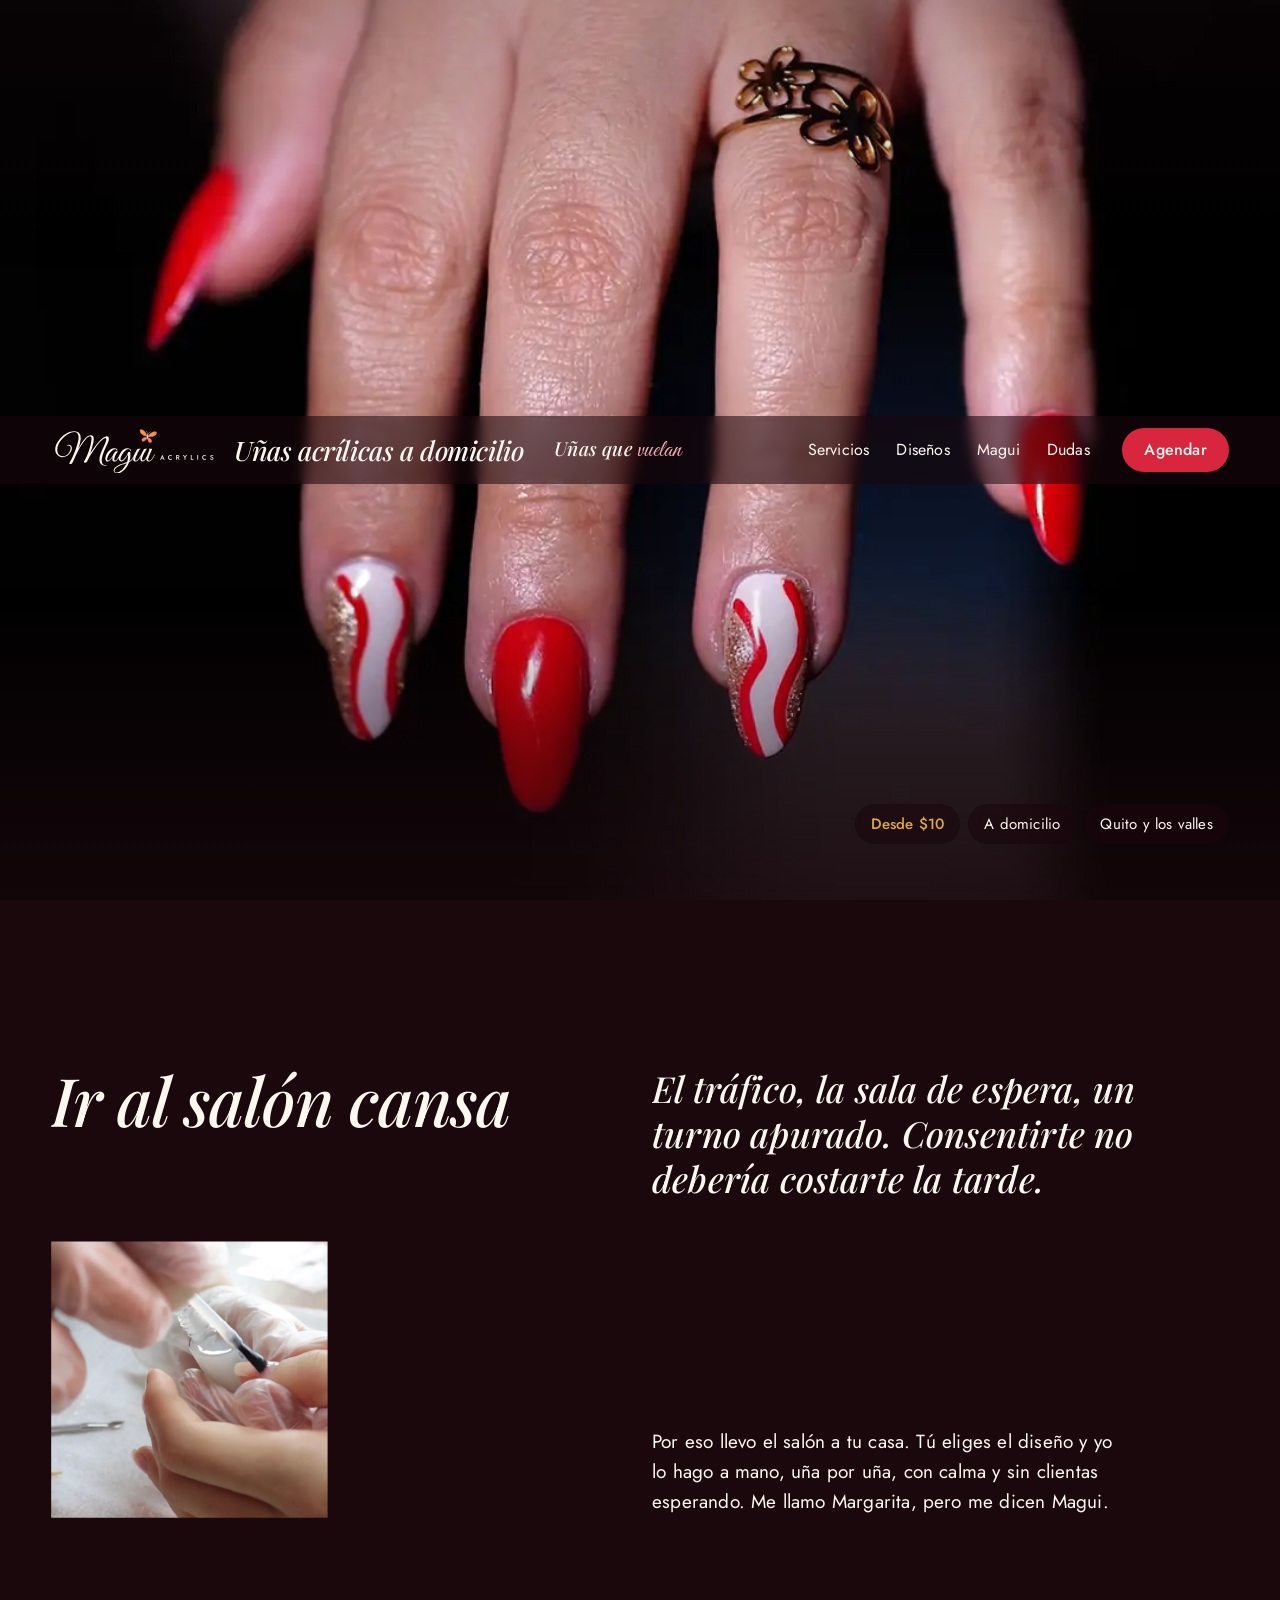
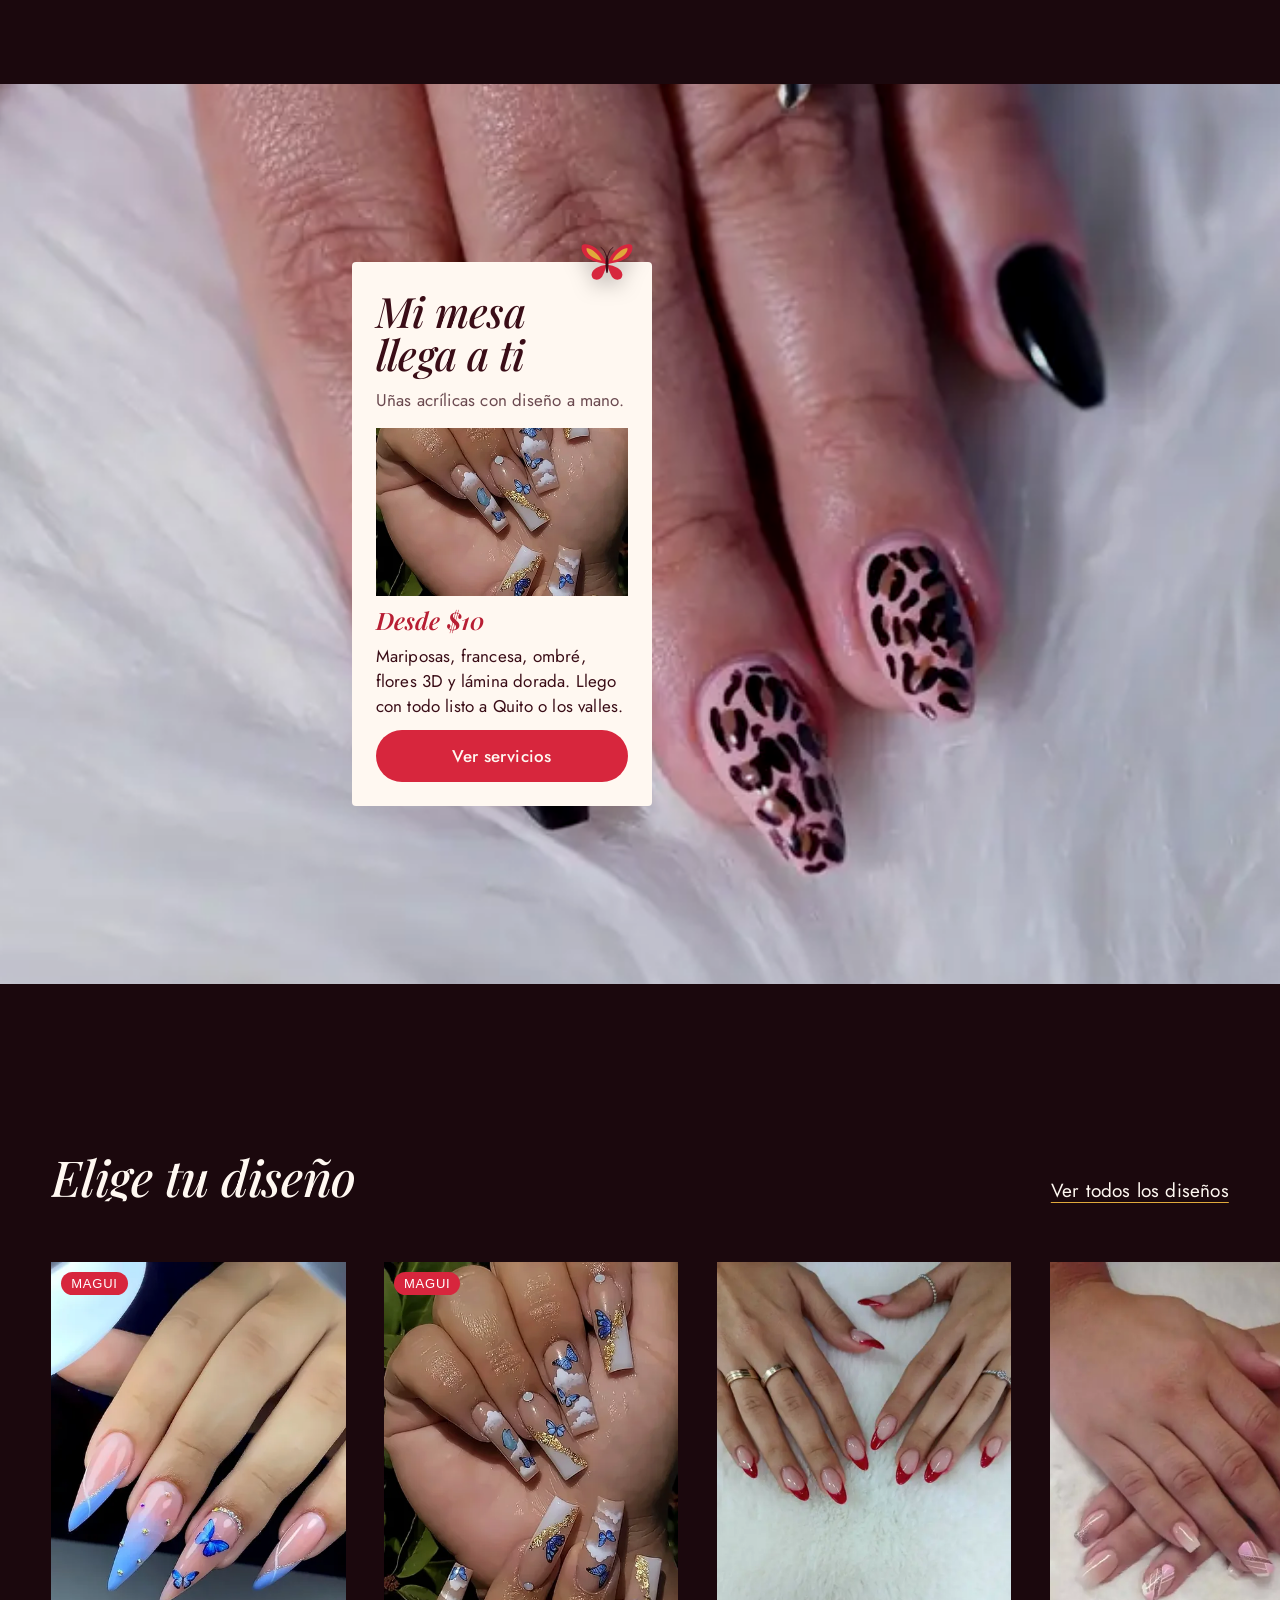
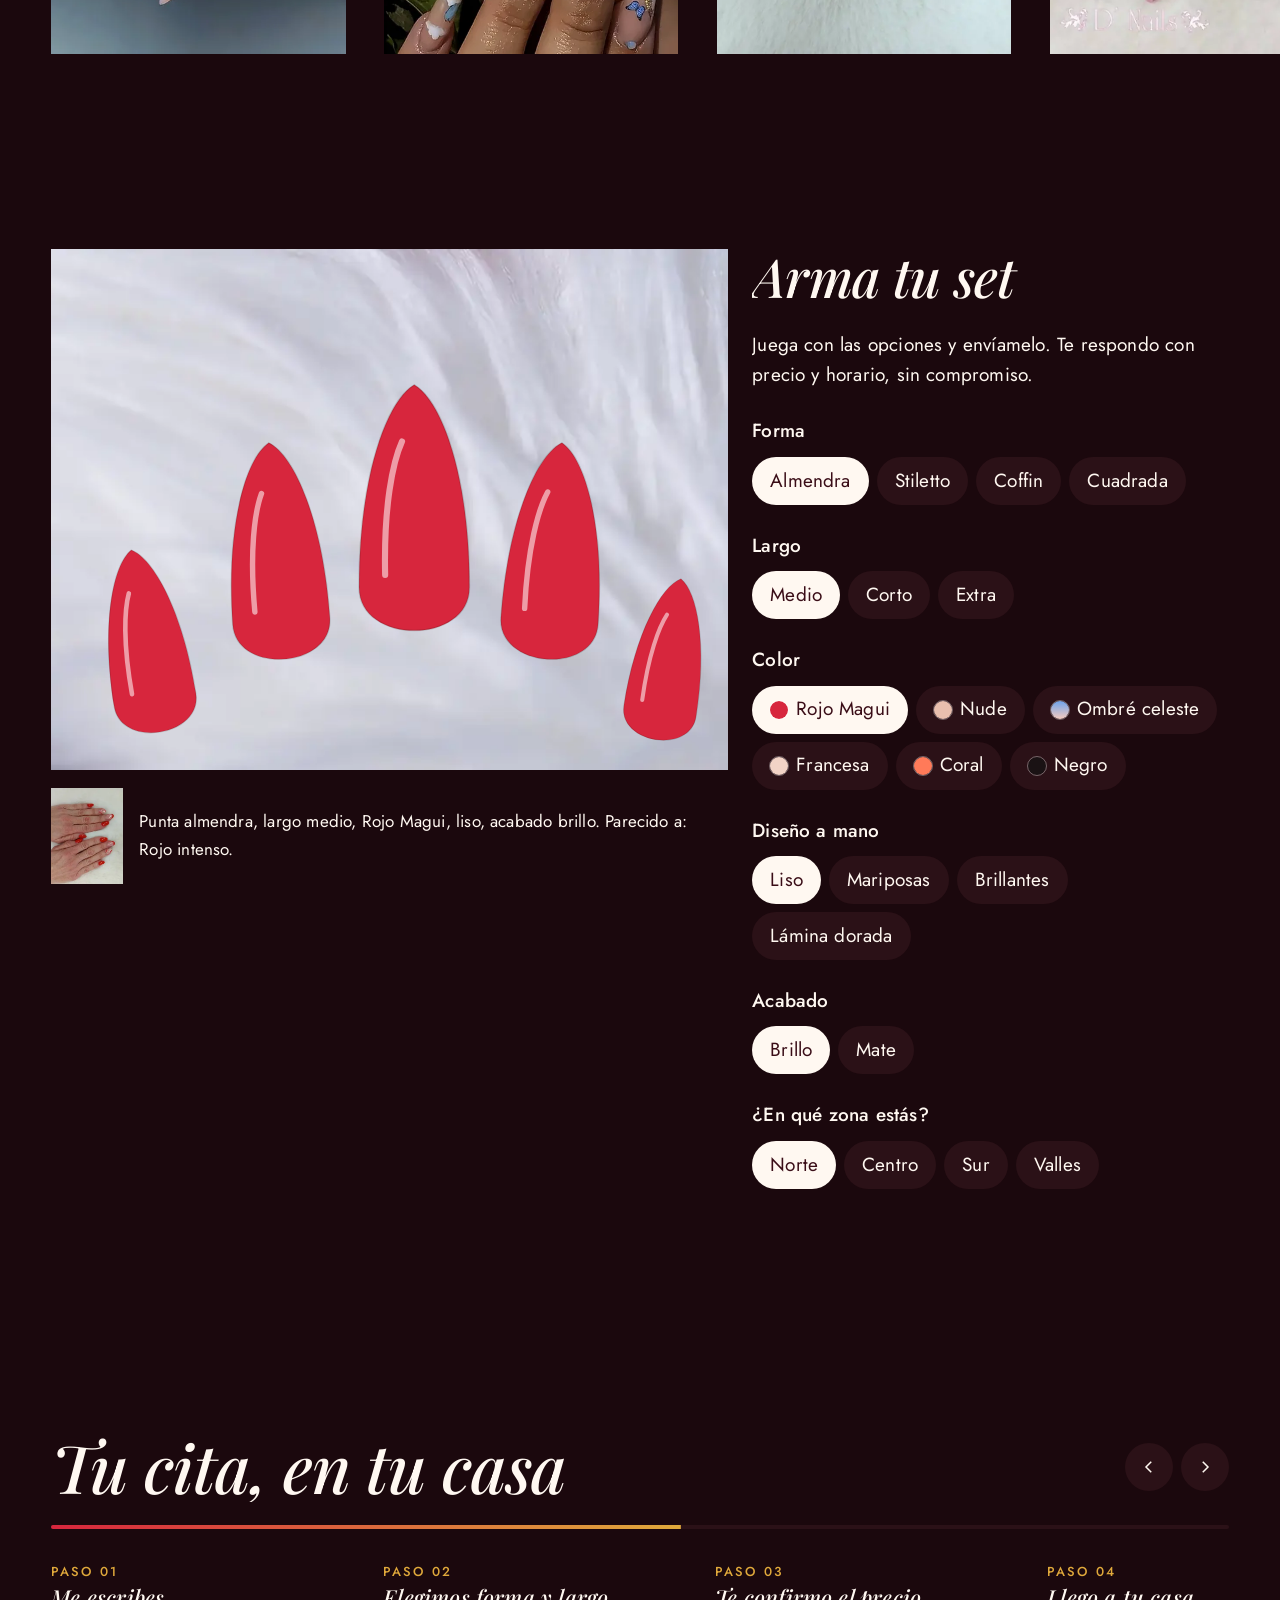
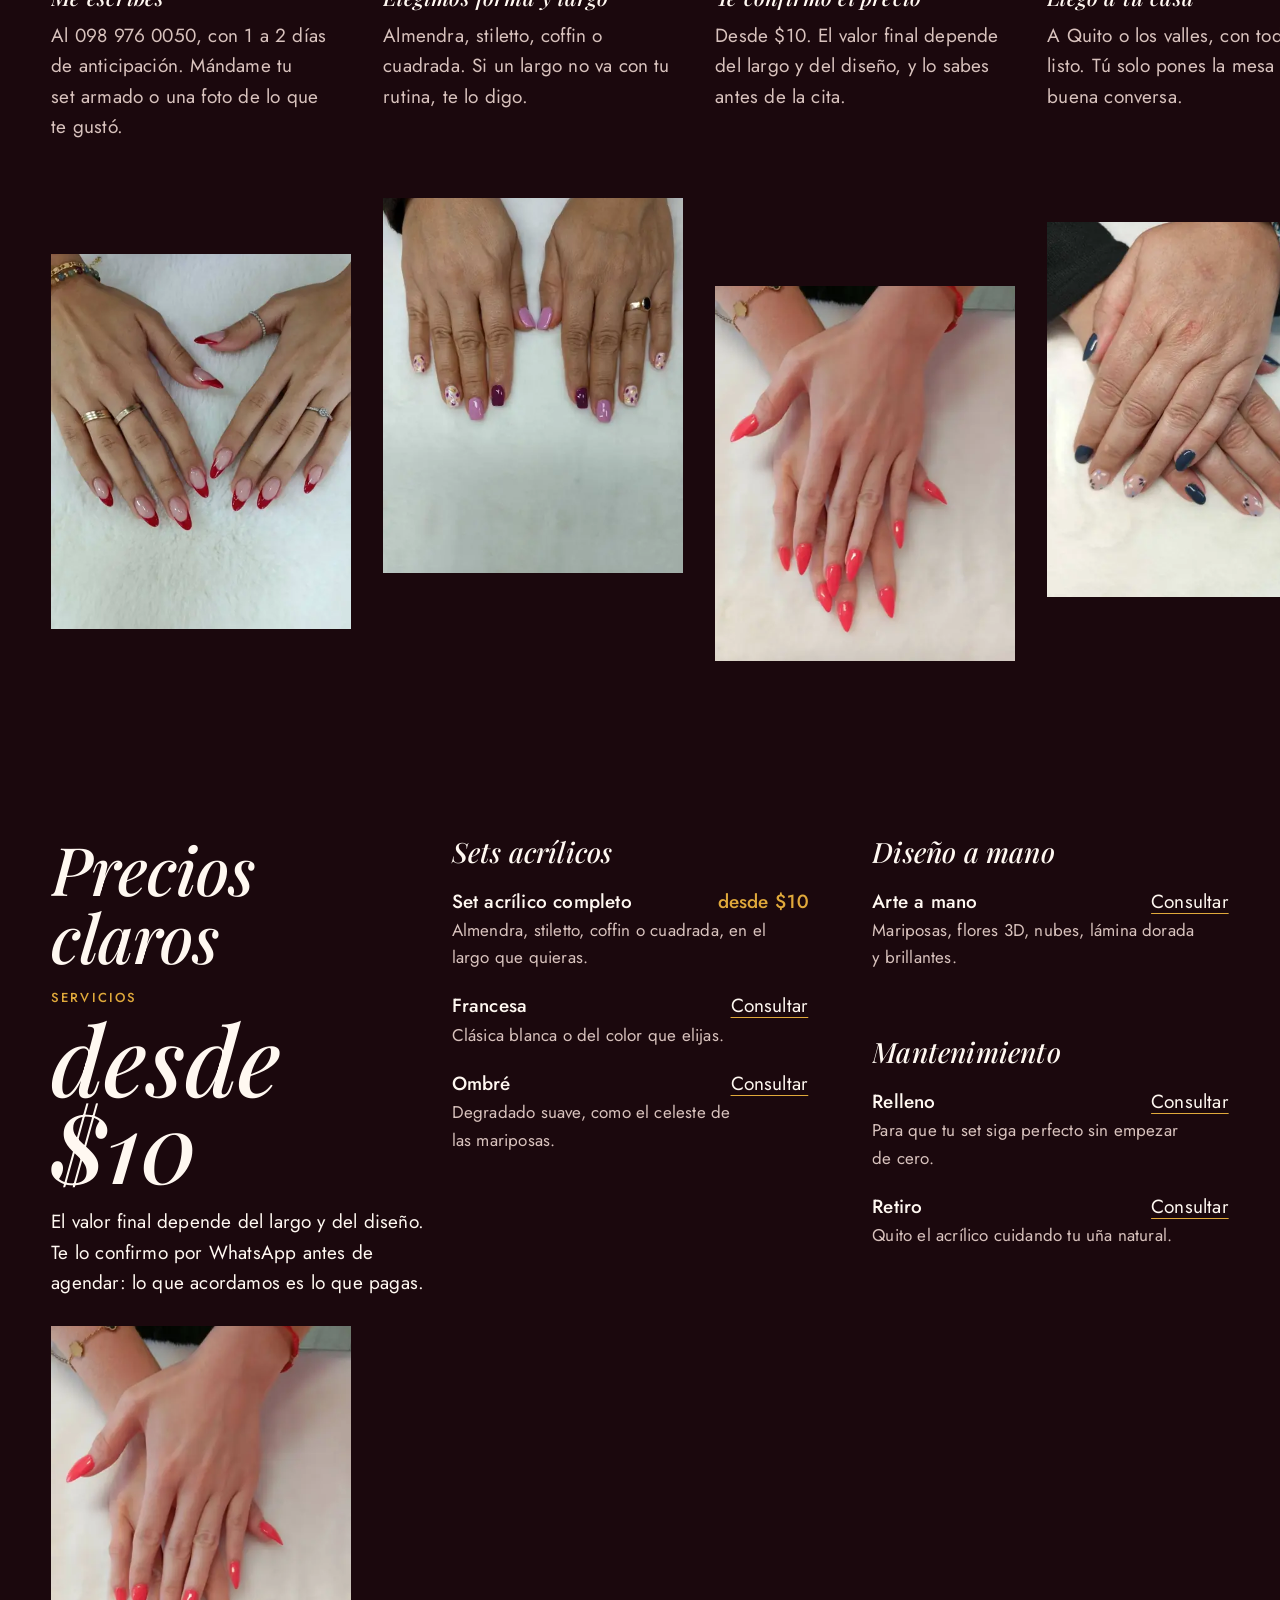
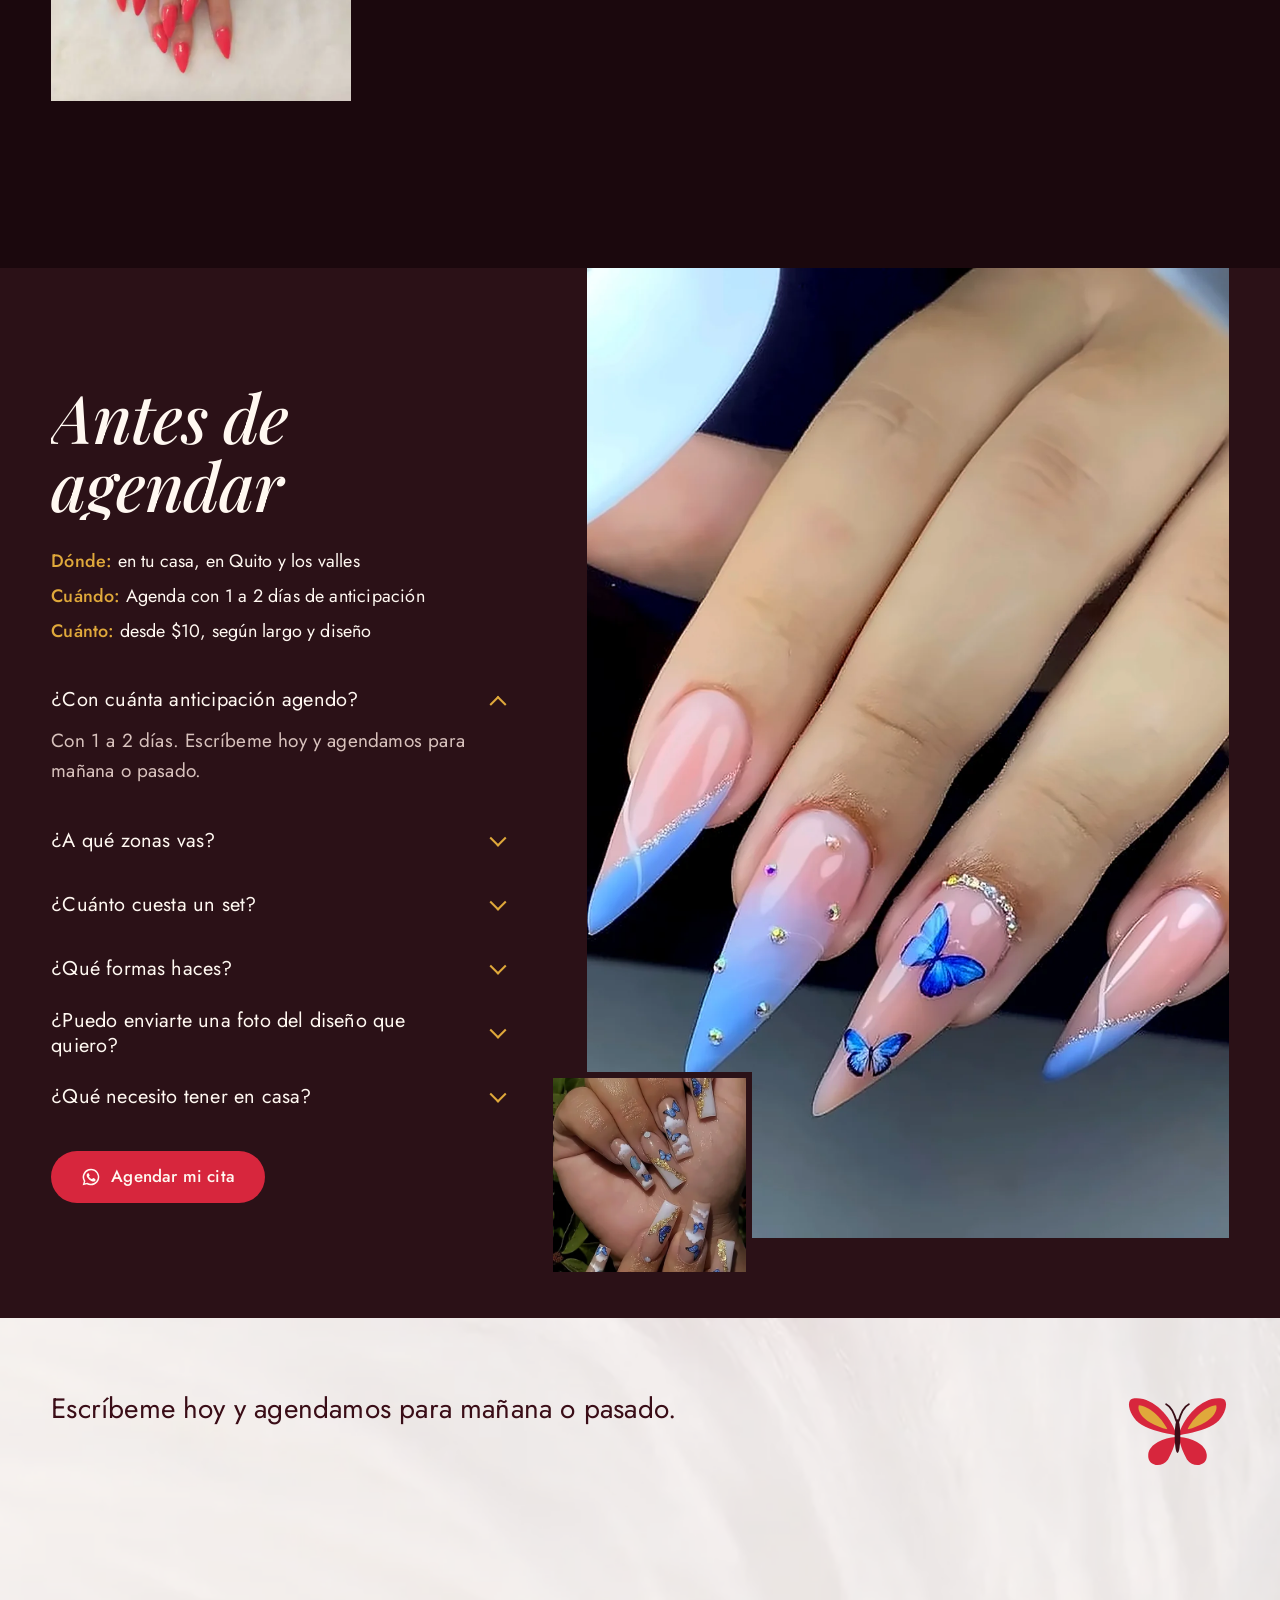
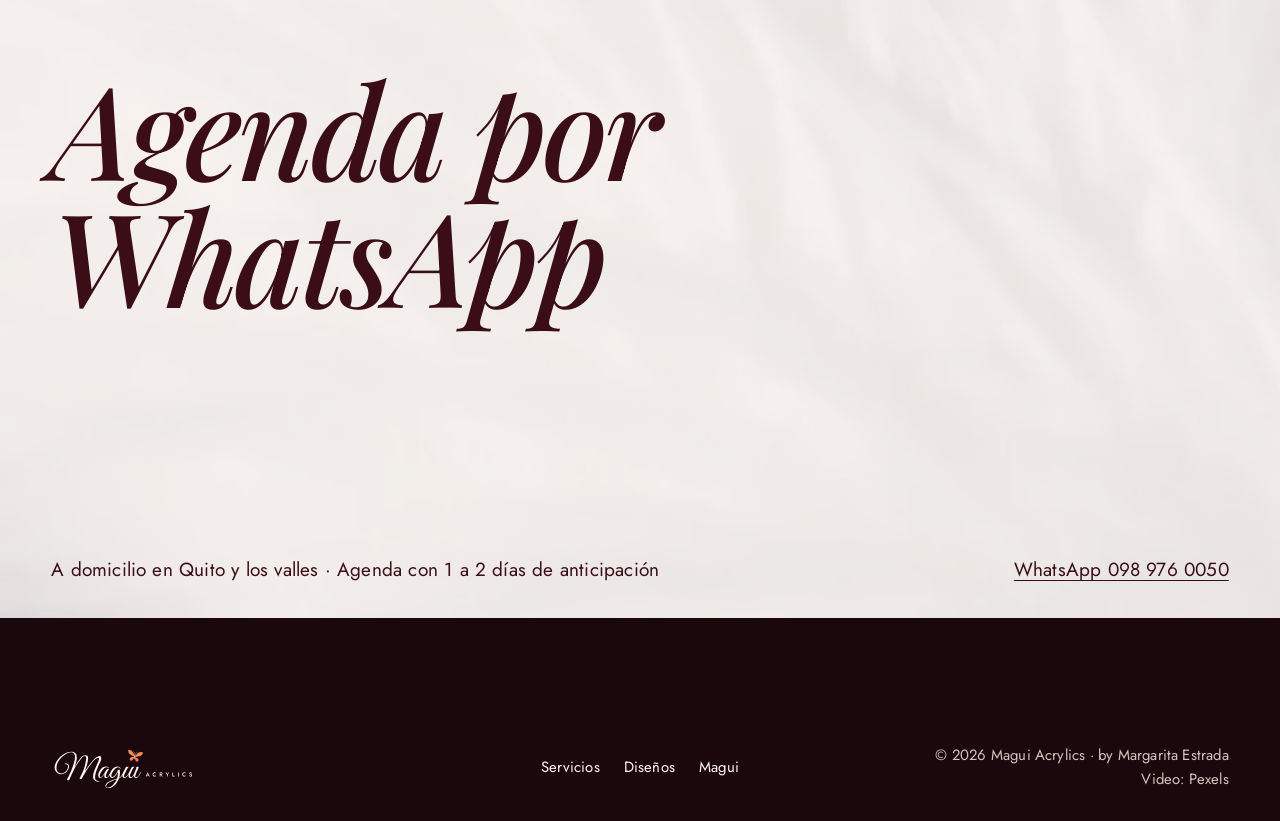
==== commit 1f371fcd: "Nueva web de Magui Acrylics (estilo cinematográfico) Portada con video, galería de diseños con filtr" ====
--- a/index.html
+++ b/index.html
@@ -1,286 +1,137 @@
 <!doctype html>
 <html lang="es-EC">
 <head>
-  <meta charset="utf-8">
-  <meta name="viewport" content="width=device-width, initial-scale=1">
-  <title>Magui Acrylics | Uñas acrílicas a domicilio en Quito y los valles</title>
-  <meta name="description" content="Uñas acrílicas a domicilio en Quito y los valles con Magui (Margarita Estrada). Diseños a mano: mariposas, francesa, ombré y más. Servicios desde $10. Agenda por WhatsApp.">
-  <link rel="canonical" href="https://maguiacrylics.com/">
-  <meta name="theme-color" content="#D7263D">
-
-  <meta property="og:type" content="website">
-  <meta property="og:locale" content="es_EC">
-  <meta property="og:site_name" content="Magui Acrylics">
-  <meta property="og:title" content="Magui Acrylics · Uñas acrílicas a domicilio en Quito">
-  <meta property="og:description" content="Tu set soñado, hecho a mano y en tu casa. Servicios desde $10. Agenda por WhatsApp.">
-  <meta property="og:url" content="https://maguiacrylics.com/">
-  <meta property="og:image" content="https://maguiacrylics.com/assets/img/og-magui.jpg">
-  <meta name="twitter:card" content="summary_large_image">
-
-  <link rel="icon" href="assets/logo/favicon.svg" type="image/svg+xml">
-  <link rel="apple-touch-icon" href="assets/logo/apple-touch-icon.png">
-
-  <link rel="preload" href="assets/fonts/PlayfairDisplay-Italic.woff2" as="font" type="font/woff2" crossorigin>
-  <link rel="preload" href="assets/fonts/Jost.woff2" as="font" type="font/woff2" crossorigin>
-  <link rel="stylesheet" href="css/estilos.css">
-
-  <script type="application/ld+json">
-  {
-    "@context": "https://schema.org",
-    "@type": "BeautySalon",
-    "name": "Magui Acrylics",
-    "alternateName": "Uñas Acrílicas Magui",
-    "description": "Uñas acrílicas a domicilio en Quito y los valles, con diseño a mano.",
-    "url": "https://maguiacrylics.com/",
-    "telephone": "+593989760050",
-    "image": "https://maguiacrylics.com/assets/img/og-magui.jpg",
-    "logo": "https://maguiacrylics.com/assets/logo/magui-isotipo.svg",
-    "priceRange": "Desde $10",
-    "areaServed": [{"@type": "City", "name": "Quito"}, {"@type": "Place", "name": "Valles de Quito"}],
-    "address": {"@type": "PostalAddress", "addressLocality": "Quito", "addressCountry": "EC"},
-    "founder": {"@type": "Person", "name": "Margarita Estrada"}
-  }
-  </script>
+<meta charset="utf-8">
+<meta name="viewport" content="width=device-width, initial-scale=1, viewport-fit=cover">
+<title>Magui Acrylics | Uñas acrílicas a domicilio en Quito y los valles</title>
+<meta name="description" content="Uñas acrílicas a domicilio en Quito y los valles con Magui (Margarita Estrada). Diseños a mano: mariposas, francesa, ombré y más. Servicios desde $10. Agenda por WhatsApp.">
+<link rel="canonical" href="https://maguiacrylics.com/">
+<meta name="theme-color" content="#1b080d">
+<meta property="og:type" content="website">
+<meta property="og:locale" content="es_EC">
+<meta property="og:site_name" content="Magui Acrylics">
+<meta property="og:title" content="Magui Acrylics · Uñas acrílicas a domicilio en Quito">
+<meta property="og:description" content="Tu set soñado, hecho a mano y en tu casa. Servicios desde $10. Agenda por WhatsApp.">
+<meta property="og:image" content="https://maguiacrylics.com/assets/web/og-magui.jpg">
+<meta name="twitter:card" content="summary_large_image">
+<link rel="icon" href="assets/logo/favicon.svg" type="image/svg+xml">
+<link rel="apple-touch-icon" href="assets/logo/apple-touch-icon.png">
+<script>document.documentElement.classList.add('js')</script>
+<link rel="preload" href="assets/fonts/PlayfairDisplay-Italic.woff2" as="font" type="font/woff2" crossorigin>
+<link rel="preload" href="assets/fonts/Jost.woff2" as="font" type="font/woff2" crossorigin>
+<link rel="stylesheet" href="assets/css/site.css">
+<link rel="preload" as="image" href="assets/web/rojo-poster.webp">
+<script type="application/ld+json">{"@context":"https://schema.org","@type":"NailSalon","name":"Magui Acrylics","alternateName":"Uñas Acrílicas Magui","description":"Uñas acrílicas a domicilio en Quito y los valles, con diseño a mano.","url":"https://maguiacrylics.com/","telephone":"+593989760050","image":"https://maguiacrylics.com/assets/web/og-magui.jpg","logo":"https://maguiacrylics.com/assets/logo/magui-isotipo.svg","priceRange":"Desde $10","areaServed":[{"@type":"City","name":"Quito"},{"@type":"Place","name":"Valles de Quito"}],"address":{"@type":"PostalAddress","addressLocality":"Quito","addressCountry":"EC"},"founder":{"@type":"Person","name":"Margarita Estrada"}}</script>
 </head>
 <body>
-  <a class="saltar" href="#contenido">Saltar al contenido</a>
+<a class="saltar" href="#contenido">Ir al contenido</a>
+<main id="contenido">
+<div class="film">
+  <video muted loop playsinline preload="none" data-auto data-src="assets/video/rojo-1080.mp4" data-src-m="assets/video/rojo-720.mp4" poster="assets/web/rojo-poster.webp" width="1080" height="1920" aria-label="Mano con uñas rojas y diseño dorado"></video>
+  <div class="film-sello" aria-hidden="true"><span><b>Desde $10</b></span><span>A domicilio</span><span>Quito y los valles</span></div>
+  <div class="film-nota"><p class="titular">Uñas que <span class="firma">vuelan</span></p><p><b>Desde $10</b> · A domicilio en Quito y los valles</p><a class="btn btn-full" href="https://wa.me/593989760050?text=Hola%20Magui%2C%20quiero%20agendar%20mis%20u%C3%B1as%20a%20domicilio%20%F0%9F%A6%8B" data-wa="Hola Magui, quiero agendar mis uñas a domicilio 🦋" target="_blank" rel="noopener"><svg viewBox="0 0 24 24" aria-hidden="true"><path fill="currentColor" d="M12 2a10 10 0 0 0-8.6 15.1L2 22l5-1.3A10 10 0 1 0 12 2Zm0 18.2c-1.5 0-3-.4-4.2-1.2l-.3-.2-3 .8.8-2.9-.2-.3A8.2 8.2 0 1 1 12 20.2Zm4.5-6.1c-.2-.1-1.5-.7-1.7-.8-.2-.1-.4-.1-.6.1l-.8 1c-.1.2-.3.2-.5.1a6.7 6.7 0 0 1-3.3-2.9c-.3-.4.2-.4.7-1.4.1-.2 0-.3 0-.4l-.8-1.8c-.2-.5-.4-.4-.6-.4h-.5a1 1 0 0 0-.7.3 3 3 0 0 0-.9 2.2 5.2 5.2 0 0 0 1.1 2.7 11.8 11.8 0 0 0 4.5 4c1.7.7 2.4.8 3.2.6.5-.1 1.5-.6 1.8-1.2.2-.6.2-1.1.1-1.2l-.5-.3Z"/></svg>Agenda por WhatsApp</a></div>
+</div>
+<header class="rail rail-film">
+  <a class="marca" href="index.html"><img src="assets/logo/magui-logo-horizontal-blanco.svg" alt="Magui Acrylics" width="377" height="104"><h1>Uñas acrílicas a domicilio</h1></a>
+  <p class="frase">Uñas que <span class="firma">vuelan</span></p>
+  <button class="menu-btn" type="button" aria-expanded="false" aria-controls="nav">Menú</button>
+  <nav class="nav" id="nav" aria-label="Principal"><ul><li><a href="servicios.html">Servicios</a></li><li><a href="disenos.html">Diseños</a></li><li><a href="magui.html">Magui</a></li><li><a href="index.html#dudas">Dudas</a></li></ul></nav>
+  <a class="btn btn-sm" href="https://wa.me/593989760050?text=Hola%20Magui%2C%20quiero%20agendar%20mis%20u%C3%B1as%20a%20domicilio%20%F0%9F%A6%8B" data-wa="Hola Magui, quiero agendar mis uñas a domicilio 🦋" target="_blank" rel="noopener">Agendar</a>
+</header>
+<div class="tras-film"></div>
 
-  <!-- Mariposa reutilizable -->
-  <svg width="0" height="0" class="oculto" aria-hidden="true">
-    <defs>
-      <g id="ala-izq">
-        <path d="M-1 -1C-4 -10 -14 -21 -24 -19C-27.5 -18 -25.5 -9 -19 -5C-14 -2 -7 -0.5 -1 0.5Z" fill="var(--ala, #D7263D)"/>
-        <path d="M-1 1.5C-7 2 -15 5 -15.5 11C-16 17 -8.5 18.5 -5 13.5C-3 10 -1.5 6 -1 3Z" fill="var(--ala, #D7263D)"/>
-        <path d="M-5.5 -3C-8.5 -9 -15 -15 -20.5 -15.5C-21.5 -12.5 -18.5 -8.5 -14.5 -6.3C-11.5 -4.6 -8.5 -3.4 -5.5 -2.6Z" fill="var(--mancha, #E0A93B)"/>
-      </g>
-      <symbol id="hoja" viewBox="0 0 30 16">
-        <path d="M1 15C5 4 16 0 29 1C25 10 14 16 1 15Z" fill="currentColor"/>
-      </symbol>
-      <symbol id="mariposa" viewBox="0 0 52 42">
-        <g transform="translate(26 22)"><g class="ala"><use href="#ala-izq"/></g><g transform="scale(-1 1)"><g class="ala"><use href="#ala-izq"/></g></g><rect x="-1.8" y="-6" width="3.6" height="17" rx="1.8" fill="#3A0D17"/><path d="M-1 -7C-3 -13 -6 -16 -9 -17M1 -7C3 -13 6 -16 9 -17" fill="none" stroke="#3A0D17" stroke-width="1.2" stroke-linecap="round"/></g>
-      </symbol>
-    </defs>
-  </svg>
+<section class="sec frame" id="problema" aria-labelledby="t-pro"><div class="problema" data-grupo>
+  <h2 id="t-pro" data-r>Ir al salón cansa</h2>
+  <p class="statement" data-r>El tráfico, la sala de espera, un turno apurado. Consentirte no debería costarte la tarde.</p>
+  <div class="problema-fila">
+    <figure data-r="foto"><img src="assets/web/manos.webp" alt="Manicurista pintando una uña con pincel fino" width="800" height="800" loading="lazy"></figure>
+    <p class="nota" data-r>Por eso llevo el salón a tu casa. Tú eliges el diseño y yo lo hago a mano, uña por uña, con calma y sin clientas esperando. Me llamo Margarita, pero me dicen Magui.</p>
+  </div>
+</div></section>
 
-  <header class="cabecera" id="inicio">
-    <div class="contenedor cabecera__fila">
-      <a class="cabecera__logo" href="#inicio" aria-label="Magui Acrylics, ir al inicio">
-        <img src="assets/logo/magui-logo-horizontal.svg" alt="Magui Acrylics" width="300" height="78">
-      </a>
-      <nav class="menu" aria-label="Secciones">
-        <a href="#disenos">Diseños</a>
-        <a href="#servicios">Servicios</a>
-        <a href="#agendar">Agendar</a>
-        <a href="#sobre-mi">Sobre mí</a>
-      </nav>
-      <a class="boton boton--mini" href="https://wa.me/593989760050?text=Hola%20Magui%2C%20quiero%20agendar%20mis%20u%C3%B1as" target="_blank" rel="noopener">Agenda</a>
+<section class="vitrina" id="solucion" aria-labelledby="t-sol">
+  <video class="capa activa" muted loop playsinline preload="none" data-auto data-src="assets/video/piel-1080.mp4" data-src-m="assets/video/piel-720.mp4" poster="assets/web/piel-poster-720.webp" width="1080" height="1920" aria-hidden="true"></video>
+  <img class="capa" src="assets/web/stiletto-mariposas-azules.webp" alt="" width="1178" height="1472" loading="lazy">
+  <img class="capa" src="assets/web/nubes-mariposas-dorado.webp" alt="" width="1178" height="1565" loading="lazy">
+  <div class="ficha" data-grupo>
+    <img class="mariposa" src="assets/logo/magui-mariposa.svg" alt="" width="60" height="50">
+    <h2 id="t-sol">Mi mesa llega a ti</h2>
+    <p class="variante">Uñas acrílicas con diseño a mano.</p>
+    <img src="assets/web/nubes-mariposas-dorado-480.webp" alt="Uñas nude con nubes, mariposas azules y lámina dorada hechas por Magui" width="480" height="638" loading="lazy">
+    <p class="precio">Desde $10</p>
+    <p>Mariposas, francesa, ombré, flores 3D y lámina dorada. Llego con todo listo a Quito o los valles.</p>
+    <a class="btn btn-full" href="servicios.html">Ver servicios</a>
+  </div>
+</section>
+
+<section class="franja" id="disenos" aria-labelledby="t-tra">
+  <div class="franja-top"><h2 id="t-tra" data-r>Elige tu diseño</h2><a class="lnk" href="disenos.html">Ver todos los diseños</a></div>
+  <div class="fila" data-r="fila" tabindex="0" role="group" aria-label="Diseños de uñas"><button type="button" data-full="assets/web/stiletto-mariposas-azules.webp" data-titulo="Stiletto ombré con mariposas" aria-label="Ampliar Stiletto ombré con mariposas"><img src="assets/web/stiletto-mariposas-azules-480.webp" alt="Uñas stiletto nude con ombré celeste, mariposas azules y brillantes" width="480" height="640" loading="lazy" decoding="async"><span class="etq">Magui</span></button><button type="button" data-full="assets/web/nubes-mariposas-dorado.webp" data-titulo="Nubes y lámina dorada" aria-label="Ampliar Nubes y lámina dorada"><img src="assets/web/nubes-mariposas-dorado-480.webp" alt="Uñas largas nude con nubes blancas, mariposas azules y lámina dorada" width="480" height="640" loading="lazy" decoding="async"><span class="etq">Magui</span></button><button type="button" data-full="assets/web/trabajo-7.webp" data-titulo="Francesa roja" aria-label="Ampliar Francesa roja"><img src="assets/web/trabajo-7-480.webp" alt="Francesa roja en uñas almendradas largas" width="480" height="640" loading="lazy" decoding="async"></button><button type="button" data-full="assets/web/serv-acrilicas.webp" data-titulo="Nude con líneas" aria-label="Ampliar Nude con líneas"><img src="assets/web/serv-acrilicas-480.webp" alt="Set nude con líneas geométricas rosa y dorado" width="480" height="640" loading="lazy" decoding="async"></button><button type="button" data-full="assets/web/trabajo-12.webp" data-titulo="Coral stiletto" aria-label="Ampliar Coral stiletto"><img src="assets/web/trabajo-12-480.webp" alt="Uñas stiletto largas color coral" width="480" height="640" loading="lazy" decoding="async"></button><button type="button" data-full="assets/web/trabajo-2.webp" data-titulo="Negro con luna" aria-label="Ampliar Negro con luna"><img src="assets/web/trabajo-2-480.webp" alt="Uñas stiletto negras con lunas dibujadas a mano" width="480" height="640" loading="lazy" decoding="async"></button><button type="button" data-full="assets/web/serv-gel.webp" data-titulo="Cielo y arcoíris" aria-label="Ampliar Cielo y arcoíris"><img src="assets/web/serv-gel-480.webp" alt="Uñas azul cielo con un acento de líneas de colores" width="480" height="640" loading="lazy" decoding="async"></button><button type="button" data-full="assets/web/trabajo-3.webp" data-titulo="Francesa profunda" aria-label="Ampliar Francesa profunda"><img src="assets/web/trabajo-3-480.webp" alt="Francesa color vino sobre base natural" width="480" height="640" loading="lazy" decoding="async"></button><button type="button" data-full="assets/web/trabajo-11.webp" data-titulo="Verde y oro" aria-label="Ampliar Verde y oro"><img src="assets/web/trabajo-11-480.webp" alt="Uñas verde musgo con acento dorado" width="480" height="640" loading="lazy" decoding="async"></button><button type="button" data-full="assets/web/trabajo-5.webp" data-titulo="Rojo intenso" aria-label="Ampliar Rojo intenso"><img src="assets/web/trabajo-5-480.webp" alt="Uñas rojas intensas con detalle en un dedo" width="480" height="640" loading="lazy" decoding="async"></button><button type="button" data-full="assets/web/serv-permanente.webp" data-titulo="Corazones rojos" aria-label="Ampliar Corazones rojos"><img src="assets/web/serv-permanente-480.webp" alt="Uñas nude con corazones rojos pintados a mano" width="480" height="640" loading="lazy" decoding="async"></button><button type="button" data-full="assets/web/trabajo-4.webp" data-titulo="Azul noche" aria-label="Ampliar Azul noche"><img src="assets/web/trabajo-4-480.webp" alt="Uñas azul noche con detalles a mano" width="480" height="640" loading="lazy" decoding="async"></button><button type="button" data-full="assets/web/trabajo-1.webp" data-titulo="Francesa doble" aria-label="Ampliar Francesa doble"><img src="assets/web/trabajo-1-480.webp" alt="Francesa de doble línea roja y amarilla" width="480" height="640" loading="lazy" decoding="async"></button><button type="button" data-full="assets/web/trabajo-9.webp" data-titulo="Malva y vino" aria-label="Ampliar Malva y vino"><img src="assets/web/trabajo-9-480.webp" alt="Uñas malva y vino con puntos" width="480" height="640" loading="lazy" decoding="async"></button><button type="button" data-full="assets/web/trabajo-10.webp" data-titulo="Lunares malva" aria-label="Ampliar Lunares malva"><img src="assets/web/trabajo-10-480.webp" alt="Uñas malva con lunares" width="480" height="640" loading="lazy" decoding="async"></button></div>
+</section>
+
+<section class="sec frame" id="arma-tu-set" aria-labelledby="t-arm"><div class="arma">
+  <div class="arma-lienzo" data-r>
+    <div class="lienzo"><svg id="lienzo" viewBox="0 0 600 462" role="img" aria-label="Vista previa de tu set"></svg></div>
+    <p class="ref"><img id="set-ref" src="assets/web/trabajo-5-480.webp" alt="Rojo intenso" width="72" height="96" loading="lazy"><span><span id="set-resumen">Punta almendra, largo medio, Rojo Magui, liso, acabado brillo</span>. Parecido a: <span id="set-ref-t">Rojo intenso</span>.</span></p>
+  </div>
+  <form class="arma-form" id="set" data-grupo>
+    <h2 id="t-arm" data-r>Arma tu set</h2>
+    <p data-r>Juega con las opciones y envíamelo. Te respondo con precio y horario, sin compromiso.</p>
+    <fieldset data-r><legend>Forma</legend><div class="ops"><label><input type="radio" name="forma" value="Almendra" checked><span>Almendra</span></label><label><input type="radio" name="forma" value="Stiletto"><span>Stiletto</span></label><label><input type="radio" name="forma" value="Coffin"><span>Coffin</span></label><label><input type="radio" name="forma" value="Cuadrada"><span>Cuadrada</span></label></div></fieldset>
+    <fieldset data-r><legend>Largo</legend><div class="ops"><label><input type="radio" name="largo" value="Medio" checked><span>Medio</span></label><label><input type="radio" name="largo" value="Corto"><span>Corto</span></label><label><input type="radio" name="largo" value="Extra"><span>Extra</span></label></div></fieldset>
+    <fieldset data-r><legend>Color</legend><div class="ops"><label><input type="radio" name="color" value="Rojo Magui" checked><span><i style="--c:#d7263d"></i>Rojo Magui</span></label><label><input type="radio" name="color" value="Nude"><span><i style="--c:#e8bfae"></i>Nude</span></label><label><input type="radio" name="color" value="Ombré celeste"><span><i style="--c:linear-gradient(#6fa3ea,#f4cbbf)"></i>Ombré celeste</span></label><label><input type="radio" name="color" value="Francesa"><span><i style="--c:#f2d3c6"></i>Francesa</span></label><label><input type="radio" name="color" value="Coral"><span><i style="--c:#ff7a59"></i>Coral</span></label><label><input type="radio" name="color" value="Negro"><span><i style="--c:#1a1214"></i>Negro</span></label></div></fieldset>
+    <fieldset data-r><legend>Diseño a mano</legend><div class="ops"><label><input type="radio" name="diseno" value="Liso" checked><span>Liso</span></label><label><input type="radio" name="diseno" value="Mariposas"><span>Mariposas</span></label><label><input type="radio" name="diseno" value="Brillantes"><span>Brillantes</span></label><label><input type="radio" name="diseno" value="Lámina dorada"><span>Lámina dorada</span></label></div></fieldset>
+    <fieldset data-r><legend>Acabado</legend><div class="ops"><label><input type="radio" name="acabado" value="Brillo" checked><span>Brillo</span></label><label><input type="radio" name="acabado" value="Mate"><span>Mate</span></label></div></fieldset>
+    <fieldset data-r><legend>¿En qué zona estás?</legend><div class="ops"><label><input type="radio" name="zona" value="Norte" checked><span>Norte</span></label><label><input type="radio" name="zona" value="Centro"><span>Centro</span></label><label><input type="radio" name="zona" value="Sur"><span>Sur</span></label><label><input type="radio" name="zona" value="Valles"><span>Valles</span></label></div></fieldset>
+    <a class="btn btn-full" href="https://wa.me/593989760050?text=Hola%20Magui%2C%20quiero%20agendar%20mis%20u%C3%B1as%20a%20domicilio%20%F0%9F%A6%8B" data-wa="Hola Magui, quiero agendar mis uñas a domicilio 🦋" target="_blank" rel="noopener" id="set-enviar" data-r><svg viewBox="0 0 24 24" aria-hidden="true"><path fill="currentColor" d="M12 2a10 10 0 0 0-8.6 15.1L2 22l5-1.3A10 10 0 1 0 12 2Zm0 18.2c-1.5 0-3-.4-4.2-1.2l-.3-.2-3 .8.8-2.9-.2-.3A8.2 8.2 0 1 1 12 20.2Zm4.5-6.1c-.2-.1-1.5-.7-1.7-.8-.2-.1-.4-.1-.6.1l-.8 1c-.1.2-.3.2-.5.1a6.7 6.7 0 0 1-3.3-2.9c-.3-.4.2-.4.7-1.4.1-.2 0-.3 0-.4l-.8-1.8c-.2-.5-.4-.4-.6-.4h-.5a1 1 0 0 0-.7.3 3 3 0 0 0-.9 2.2 5.2 5.2 0 0 0 1.1 2.7 11.8 11.8 0 0 0 4.5 4c1.7.7 2.4.8 3.2.6.5-.1 1.5-.6 1.8-1.2.2-.6.2-1.1.1-1.2l-.5-.3Z"/></svg>Enviar mi set a Magui</a>
+  </form>
+</div></section>
+
+<section class="sec" id="como-funciona" aria-labelledby="t-pas">
+  <div class="pasos-top"><h2 id="t-pas" data-r>Tu cita, en tu casa</h2><div class="flechas"><button type="button" data-dir="-1" aria-label="Anterior"><svg viewBox="0 0 24 24" fill="none" stroke="currentColor" stroke-width="2"><path d="m15 5-7 7 7 7"/></svg></button><button type="button" data-dir="1" aria-label="Siguiente"><svg viewBox="0 0 24 24" fill="none" stroke="currentColor" stroke-width="2"><path d="m9 5 7 7-7 7"/></svg></button></div></div>
+  <div class="avance"><i></i></div>
+  <ol class="pasos" tabindex="0" aria-label="Pasos de la cita"><li class="paso" style="--e:96px;--d:0ms" data-r><h3><small>PASO 01</small>Me escribes</h3><p class="soft">Al 098 976 0050, con 1 a 2 días de anticipación. Mándame tu set armado o una foto de lo que te gustó.</p><img src="assets/web/trabajo-8-480.webp" alt="Francesa roja vista de cerca" width="480" height="640" loading="lazy" decoding="async"></li><li class="paso" style="--e:40px;--d:70ms" data-r><h3><small>PASO 02</small>Elegimos forma y largo</h3><p class="soft">Almendra, stiletto, coffin o cuadrada. Si un largo no va con tu rutina, te lo digo.</p><img src="assets/web/trabajo-9-480.webp" alt="Manos con uñas malva y vino" width="480" height="640" loading="lazy" decoding="async"></li><li class="paso" style="--e:128px;--d:140ms" data-r><h3><small>PASO 03</small>Te confirmo el precio</h3><p class="soft">Desde $10. El valor final depende del largo y del diseño, y lo sabes antes de la cita.</p><img src="assets/web/trabajo-12-480.webp" alt="Uñas stiletto color coral" width="480" height="640" loading="lazy" decoding="async"></li><li class="paso" style="--e:64px;--d:210ms" data-r><h3><small>PASO 04</small>Llego a tu casa</h3><p class="soft">A Quito o los valles, con todo listo. Tú solo pones la mesa y la buena conversa.</p><img src="assets/web/trabajo-4-480.webp" alt="Uñas azul noche con detalles" width="480" height="640" loading="lazy" decoding="async"></li><li class="paso" style="--e:112px;--d:280ms" data-r><h3><small>PASO 05</small>Construyo tu set</h3><p class="soft">Preparo tu uña con calma y construyo el acrílico con la forma que elegiste.</p><img src="assets/web/trabajo-3-480.webp" alt="Francesa color vino sobre base natural" width="480" height="640" loading="lazy" decoding="async"></li><li class="paso" style="--e:48px;--d:350ms" data-r><h3><small>PASO 06</small>Pinto tu diseño a mano</h3><p class="soft">Mariposas, francesa, ombré, flores 3D o lámina dorada, uña por uña.</p><img src="assets/web/stiletto-mariposas-azules-480.webp" alt="Stiletto ombré con mariposas azules" width="480" height="640" loading="lazy" decoding="async"></li><li class="paso" style="--e:96px;--d:420ms" data-r><h3><small>PASO 07</small>Volvemos a vernos</h3><p class="soft">Cuando toque el relleno, me escribes y regreso a tu casa.</p><img src="assets/web/trabajo-7-480.webp" alt="Francesa roja en uñas largas" width="480" height="640" loading="lazy" decoding="async"></li></ol>
+</section>
+
+<section class="sec frame" id="precios" aria-labelledby="t-pre"><div class="precios" data-grupo>
+  <div class="precios-izq"><h2 id="t-pre" data-r>Precios claros</h2><p class="desde" data-r><small>Servicios</small>desde $10</p><p data-r>El valor final depende del largo y del diseño. Te lo confirmo por WhatsApp antes de agendar: lo que acordamos es lo que pagas.</p><img src="assets/web/trabajo-12-480.webp" alt="Uñas stiletto color coral" width="480" height="640" loading="lazy" data-r></div>
+  <div class="carta"><div class="grupo" data-r style="--d:0ms"><h3>Sets acrílicos</h3><div class="item"><b>Set acrílico completo</b><a class="lnk" href="https://wa.me/593989760050?text=Hola%20Magui%2C%20quiero%20saber%20el%20precio%20de%3A%20Set%20acr%C3%ADlico%20completo." data-wa="Hola Magui, quiero saber el precio de: Set acrílico completo." target="_blank" rel="noopener" data-precio="set">Consultar</a><p>Almendra, stiletto, coffin o cuadrada, en el largo que quieras.</p></div><div class="item"><b>Francesa</b><a class="lnk" href="https://wa.me/593989760050?text=Hola%20Magui%2C%20quiero%20saber%20el%20precio%20de%3A%20Francesa." data-wa="Hola Magui, quiero saber el precio de: Francesa." target="_blank" rel="noopener" data-precio="francesa">Consultar</a><p>Clásica blanca o del color que elijas.</p></div><div class="item"><b>Ombré</b><a class="lnk" href="https://wa.me/593989760050?text=Hola%20Magui%2C%20quiero%20saber%20el%20precio%20de%3A%20Ombr%C3%A9." data-wa="Hola Magui, quiero saber el precio de: Ombré." target="_blank" rel="noopener" data-precio="ombre">Consultar</a><p>Degradado suave, como el celeste de las mariposas.</p></div></div><div class="grupo" data-r style="--d:80ms"><h3>Diseño a mano</h3><div class="item"><b>Arte a mano</b><a class="lnk" href="https://wa.me/593989760050?text=Hola%20Magui%2C%20quiero%20saber%20el%20precio%20de%3A%20Arte%20a%20mano." data-wa="Hola Magui, quiero saber el precio de: Arte a mano." target="_blank" rel="noopener" data-precio="diseno">Consultar</a><p>Mariposas, flores 3D, nubes, lámina dorada y brillantes.</p></div></div><div class="grupo" data-r style="--d:160ms"><h3>Mantenimiento</h3><div class="item"><b>Relleno</b><a class="lnk" href="https://wa.me/593989760050?text=Hola%20Magui%2C%20quiero%20saber%20el%20precio%20de%3A%20Relleno." data-wa="Hola Magui, quiero saber el precio de: Relleno." target="_blank" rel="noopener" data-precio="relleno">Consultar</a><p>Para que tu set siga perfecto sin empezar de cero.</p></div><div class="item"><b>Retiro</b><a class="lnk" href="https://wa.me/593989760050?text=Hola%20Magui%2C%20quiero%20saber%20el%20precio%20de%3A%20Retiro." data-wa="Hola Magui, quiero saber el precio de: Retiro." target="_blank" rel="noopener" data-precio="retiro">Consultar</a><p>Quito el acrílico cuidando tu uña natural.</p></div></div></div>
+</div></section>
+
+<section class="sec frame" id="opiniones" aria-labelledby="t-opi" hidden><div class="opiniones"><h2 id="t-opi">Lo que dicen ellas</h2><ul></ul></div></section>
+
+<section class="dudas" id="dudas" aria-labelledby="t-dud">
+  <div class="dudas-txt" data-grupo>
+    <h2 id="t-dud" data-r>Antes de agendar</h2>
+    <div class="hechos" data-r>
+      <p><b>Dónde:</b> en tu casa, en <span data-dato="zonas">Quito y los valles</span></p>
+      <p><b>Cuándo:</b> <span data-dato="horario">Agenda con 1 a 2 días de anticipación</span></p>
+      <p><b>Cuánto:</b> desde $10, según largo y diseño</p>
     </div>
-  </header>
-
-  <main id="contenido">
-    <!-- PORTADA -->
-    <section class="portada" aria-labelledby="titulo-portada">
-      <div class="portada__cielo" aria-hidden="true">
-        <span class="vuelo vuelo--1"><svg class="mariposa" viewBox="0 0 52 42"><g transform="translate(26 22)"><g class="ala"><use href="#ala-izq"/></g><g transform="scale(-1 1)"><g class="ala ala--d"><use href="#ala-izq"/></g></g><rect x="-1.8" y="-6" width="3.6" height="17" rx="1.8" fill="#3A0D17"/><path d="M-1 -7C-3 -13 -6 -16 -9 -17M1 -7C3 -13 6 -16 9 -17" fill="none" stroke="#3A0D17" stroke-width="1.2" stroke-linecap="round"/></g></svg></span>
-        <span class="vuelo vuelo--2"><svg class="mariposa mariposa--coral" viewBox="0 0 52 42"><g transform="translate(26 22)"><g class="ala"><use href="#ala-izq"/></g><g transform="scale(-1 1)"><g class="ala ala--d"><use href="#ala-izq"/></g></g><rect x="-1.8" y="-6" width="3.6" height="17" rx="1.8" fill="#3A0D17"/><path d="M-1 -7C-3 -13 -6 -16 -9 -17M1 -7C3 -13 6 -16 9 -17" fill="none" stroke="#3A0D17" stroke-width="1.2" stroke-linecap="round"/></g></svg></span>
-        <span class="vuelo vuelo--3"><svg class="mariposa mariposa--rosa" viewBox="0 0 52 42"><g transform="translate(26 22)"><g class="ala"><use href="#ala-izq"/></g><g transform="scale(-1 1)"><g class="ala ala--d"><use href="#ala-izq"/></g></g><rect x="-1.8" y="-6" width="3.6" height="17" rx="1.8" fill="#3A0D17"/><path d="M-1 -7C-3 -13 -6 -16 -9 -17M1 -7C3 -13 6 -16 9 -17" fill="none" stroke="#3A0D17" stroke-width="1.2" stroke-linecap="round"/></g></svg></span>
-        <svg class="hojita hojita--1"><use href="#hoja"/></svg>
-        <svg class="hojita hojita--2"><use href="#hoja"/></svg>
-        <svg class="hojita hojita--3"><use href="#hoja"/></svg>
-        <svg class="hojita hojita--4"><use href="#hoja"/></svg>
-      </div>
-
-      <div class="contenedor portada__grid">
-        <div class="portada__texto">
-          <p class="rotulo">Uñas acrílicas a domicilio · Quito y los valles</p>
-          <h1 id="titulo-portada" class="entra">Uñas que <span class="rojo">vuelan</span></h1>
-          <p class="portada__bajada entra">Tú eliges el diseño, yo llevo el salón a tu casa. Mariposas, francesa, ombré y arte a mano, con el cuidado de siempre.</p>
-          <div class="portada__acciones entra">
-            <a class="boton boton--whatsapp" href="https://wa.me/593989760050?text=Hola%20Magui%2C%20quiero%20agendar%20mis%20u%C3%B1as%20%F0%9F%A6%8B" target="_blank" rel="noopener">
-              <svg class="icono" viewBox="0 0 24 24" aria-hidden="true"><path d="M12 2a10 10 0 0 0-8.6 15.1L2 22l5-1.3A10 10 0 1 0 12 2Zm0 18.2c-1.5 0-3-.4-4.2-1.2l-.3-.2-3 .8.8-2.9-.2-.3A8.2 8.2 0 1 1 12 20.2Zm4.5-6.1c-.2-.1-1.5-.7-1.7-.8-.2-.1-.4-.1-.6.1l-.8 1c-.1.2-.3.2-.5.1a6.7 6.7 0 0 1-3.3-2.9c-.3-.4.2-.4.7-1.4.1-.2 0-.3 0-.4l-.8-1.8c-.2-.5-.4-.4-.6-.4h-.5a1 1 0 0 0-.7.3 3 3 0 0 0-.9 2.2 5.2 5.2 0 0 0 1.1 2.7 11.8 11.8 0 0 0 4.5 4c1.7.7 2.4.8 3.2.6.5-.1 1.5-.6 1.8-1.2.2-.6.2-1.1.1-1.2l-.5-.3Z" fill="currentColor"/></svg>
-              Agenda por WhatsApp
-            </a>
-            <a class="boton boton--borde" href="#disenos">Ver diseños</a>
-          </div>
-          <ul class="sellos entra" aria-label="Lo esencial">
-            <li><strong>Desde $10</strong></li>
-            <li>A domicilio</li>
-            <li>Agenda con 1–2 días</li>
-          </ul>
-        </div>
-
-        <div class="portada__foto">
-          <div class="arco">
-            <picture>
-              <source srcset="assets/img/stiletto-mariposas-azules.webp" type="image/webp">
-              <img src="assets/img/stiletto-mariposas-azules.jpg" width="1178" height="1472" alt="Uñas stiletto nude con degradado celeste, mariposas azules y brillantes, hechas por Magui" fetchpriority="high">
-            </picture>
-          </div>
-          <img class="portada__sello" src="assets/logo/magui-isotipo.svg" width="96" height="96" alt="">
-        </div>
-      </div>
-    </section>
-
-    <!-- DISEÑOS -->
-    <section class="seccion" id="disenos" aria-labelledby="titulo-disenos">
-      <div class="contenedor">
-        <header class="seccion__cabeza revela">
-          <p class="rotulo">Mis diseños</p>
-          <h2 id="titulo-disenos">Hechos a mano, uña por uña</h2>
-        </header>
-        <div class="galeria">
-          <figure class="galeria__item revela">
-            <picture>
-              <source srcset="assets/img/nubes-mariposas-dorado.webp" type="image/webp">
-              <img src="assets/img/nubes-mariposas-dorado.jpg" width="1178" height="1565" loading="lazy" alt="Uñas largas nude con nubes blancas, mariposas azules y lámina dorada">
-            </picture>
-            <figcaption>Nubes, mariposas y lámina dorada</figcaption>
-          </figure>
-          <figure class="galeria__item revela">
-            <picture>
-              <source srcset="assets/img/stiletto-mariposas-azules.webp" type="image/webp">
-              <img src="assets/img/stiletto-mariposas-azules.jpg" width="1178" height="1472" loading="lazy" alt="Stiletto nude con ombré celeste, mariposas azules y brillantes">
-            </picture>
-            <figcaption>Stiletto ombré con mariposas</figcaption>
-          </figure>
-          <div class="galeria__invita revela">
-            <span class="invita__mariposa" aria-hidden="true"><svg class="mariposa mariposa--crema"><use href="#mariposa"/></svg></span>
-            <h3>Tu set puede ser el siguiente</h3>
-            <p>Mándame una foto de lo que te gusta y lo hacemos a tu medida.</p>
-            <ul class="chips" aria-label="Estilos que hago">
-              <li>Mariposas</li><li>Francesa</li><li>Ombré</li><li>Flores 3D</li><li>Lámina dorada</li><li>Brillantes</li>
-            </ul>
-            <a class="boton" href="https://wa.me/593989760050?text=Hola%20Magui%2C%20te%20mando%20una%20foto%20del%20dise%C3%B1o%20que%20quiero" target="_blank" rel="noopener">Pide tu diseño</a>
-          </div>
-        </div>
-      </div>
-    </section>
-
-    <!-- SERVICIOS -->
-    <section class="seccion seccion--rubor" id="servicios" aria-labelledby="titulo-servicios">
-      <div class="contenedor">
-        <header class="seccion__cabeza revela">
-          <p class="rotulo">Servicios</p>
-          <h2 id="titulo-servicios">Desde <span class="rojo">$<span class="contador" data-hasta="10">10</span></span></h2>
-          <p class="seccion__bajada">El precio final depende del largo y del diseño. Te lo confirmo por WhatsApp antes de agendar.</p>
-        </header>
-        <ul class="servicios">
-          <li class="servicio revela">
-            <svg class="servicio__icono" viewBox="0 0 24 24" aria-hidden="true"><path d="M12 3c3 0 5 4.5 5 9v5a5 5 0 0 1-10 0v-5c0-4.5 2-9 5-9Z"/><path d="M9.5 9.5c.3-1.6 1-3 2-3.6"/></svg>
-            <h3>Set acrílico completo</h3>
-            <p>Almendra, stiletto, coffin o cuadrada; el largo que tú quieras.</p>
-          </li>
-          <li class="servicio revela">
-            <svg class="servicio__icono" viewBox="0 0 24 24" aria-hidden="true"><path d="M12 12c-2-4-7-6-8-3s3 5 8 3Zm0 0c2-4 7-6 8-3s-3 5-8 3Zm0 0c-1.5 2.5-4 5-5.5 4s.5-4 5.5-4Zm0 0c1.5 2.5 4 5 5.5 4s-.5-4-5.5-4Z"/></svg>
-            <h3>Diseño a mano</h3>
-            <p>Mariposas, flores 3D, nubes, lámina dorada y brillantes.</p>
-          </li>
-          <li class="servicio revela">
-            <svg class="servicio__icono" viewBox="0 0 24 24" aria-hidden="true"><path d="M7 21V9a5 5 0 0 1 10 0v12"/><path d="M7 13c3-1.5 7-1.5 10 0"/></svg>
-            <h3>Francesa y ombré</h3>
-            <p>Clásica blanca o en degradado del color que elijas.</p>
-          </li>
-          <li class="servicio revela">
-            <svg class="servicio__icono" viewBox="0 0 24 24" aria-hidden="true"><path d="M20 12a8 8 0 1 1-2.3-5.6"/><path d="M20 4v4h-4"/></svg>
-            <h3>Relleno</h3>
-            <p>Mantenimiento para que tu set siga perfecto.</p>
-          </li>
-          <li class="servicio revela">
-            <svg class="servicio__icono" viewBox="0 0 24 24" aria-hidden="true"><path d="M12 21s-7-4.4-7-10A4 4 0 0 1 12 8.5 4 4 0 0 1 19 11c0 5.6-7 10-7 10Z"/></svg>
-            <h3>Retiro</h3>
-            <p>Quito el acrílico cuidando tu uña natural.</p>
-          </li>
-        </ul>
-      </div>
-    </section>
-
-    <!-- AGENDAR -->
-    <section class="seccion" id="agendar" aria-labelledby="titulo-agendar">
-      <div class="contenedor">
-        <header class="seccion__cabeza revela">
-          <p class="rotulo">Cómo agendar</p>
-          <h2 id="titulo-agendar">Tres pasos y salimos volando</h2>
-        </header>
-        <div class="pasos-caja revela">
-        <div class="pasos__ruta" aria-hidden="true">
-          <span class="pasos__viajera"><svg class="mariposa"><use href="#mariposa"/></svg></span>
-        </div>
-        <ol class="pasos">
-          <li class="paso">
-            <span class="paso__num" aria-hidden="true">1</span>
-            <h3>Escríbeme por WhatsApp</h3>
-            <p>Al <a href="https://wa.me/593989760050" target="_blank" rel="noopener">098 976 0050</a>, con 1 a 2 días de anticipación.</p>
-          </li>
-          <li class="paso">
-            <span class="paso__num" aria-hidden="true">2</span>
-            <h3>Elige forma, largo y diseño</h3>
-            <p>Si tienes una foto de referencia, mándamela. Te confirmo el precio.</p>
-          </li>
-          <li class="paso">
-            <span class="paso__num" aria-hidden="true">3</span>
-            <h3>Te visito en casa</h3>
-            <p>Llego con todo listo a Quito o los valles. Tú solo te relajas.</p>
-          </li>
-        </ol>
-        </div>
-        <div class="zona revela">
-          <svg class="icono" viewBox="0 0 24 24" aria-hidden="true"><path d="M12 21s-6-5.6-6-11a6 6 0 0 1 12 0c0 5.4-6 11-6 11Z" fill="none" stroke="currentColor" stroke-width="1.6"/><circle cx="12" cy="10" r="2.2" fill="none" stroke="currentColor" stroke-width="1.6"/></svg>
-          <p><strong>Zona:</strong> Quito y los valles · <strong>Agenda:</strong> con 1 a 2 días de anticipación</p>
-        </div>
-      </div>
-    </section>
-
-    <!-- SOBRE MÍ -->
-    <section class="seccion seccion--rubor sobre" id="sobre-mi" aria-labelledby="titulo-sobre">
-      <div class="contenedor sobre__grid">
-        <div class="sobre__foto revela">
-          <div class="sobre__circulo" aria-hidden="true"></div>
-          <img src="assets/img/magui-retrato.webp" width="428" height="632" loading="lazy" alt="Margarita Estrada, Magui, sonriendo con chaqueta roja">
-          <span class="orbita orbita--1" aria-hidden="true"><svg class="mariposa"><use href="#mariposa"/></svg></span>
-          <span class="orbita orbita--2" aria-hidden="true"><svg class="mariposa mariposa--coral"><use href="#mariposa"/></svg></span>
-        </div>
-        <div class="sobre__texto revela">
-          <p class="rotulo">Sobre mí</p>
-          <h2 id="titulo-sobre">Hola, soy <span class="firma">Magui</span></h2>
-          <p>Me llamo Margarita Estrada, pero mis clientas me dicen Magui. Hago uñas acrílicas a domicilio porque creo que consentirte no debería costarte un viaje ni una sala de espera.</p>
-          <p>Cada set lo hago a mano y a tu medida: tú me cuentas qué te gusta y yo lo convierto en uñas que se notan.</p>
-          <a class="boton" href="https://wa.me/593989760050?text=Hola%20Magui%2C%20quiero%20agendar%20mis%20u%C3%B1as" target="_blank" rel="noopener">Escríbeme</a>
-        </div>
-      </div>
-    </section>
-
-    <!-- LLAMADA FINAL -->
-    <section class="final" aria-labelledby="titulo-final">
-      <div class="contenedor">
-      <div class="final__caja revela">
-        <div class="final__flotan" aria-hidden="true">
-          <svg class="flota flota--1"><use href="#hoja"/></svg>
-          <svg class="flota flota--2"><use href="#hoja"/></svg>
-          <svg class="flota flota--3"><use href="#hoja"/></svg>
-          <svg class="flota flota--4"><use href="#hoja"/></svg>
-          <svg class="flota flota--5"><use href="#hoja"/></svg>
-          <span class="final__vuelo"><svg class="mariposa mariposa--crema"><use href="#mariposa"/></svg></span>
-        </div>
-        <h2 id="titulo-final">¿Lista para tu próximo set?</h2>
-        <p>Escríbeme hoy y agendamos para mañana o pasado.</p>
-        <a class="boton boton--whatsapp" href="https://wa.me/593989760050?text=Hola%20Magui%2C%20quiero%20agendar%20mis%20u%C3%B1as%20%F0%9F%A6%8B" target="_blank" rel="noopener"><svg class="icono" viewBox="0 0 24 24" aria-hidden="true"><path d="M12 2a10 10 0 0 0-8.6 15.1L2 22l5-1.3A10 10 0 1 0 12 2Zm0 18.2c-1.5 0-3-.4-4.2-1.2l-.3-.2-3 .8.8-2.9-.2-.3A8.2 8.2 0 1 1 12 20.2Zm4.5-6.1c-.2-.1-1.5-.7-1.7-.8-.2-.1-.4-.1-.6.1l-.8 1c-.1.2-.3.2-.5.1a6.7 6.7 0 0 1-3.3-2.9c-.3-.4.2-.4.7-1.4.1-.2 0-.3 0-.4l-.8-1.8c-.2-.5-.4-.4-.6-.4h-.5a1 1 0 0 0-.7.3 3 3 0 0 0-.9 2.2 5.2 5.2 0 0 0 1.1 2.7 11.8 11.8 0 0 0 4.5 4c1.7.7 2.4.8 3.2.6.5-.1 1.5-.6 1.8-1.2.2-.6.2-1.1.1-1.2l-.5-.3Z" fill="currentColor"/></svg> Agenda por WhatsApp · 098 976 0050</a>
-      </div>
-      </div>
-    </section>
-  </main>
-
-  <footer class="pie">
-    <div class="contenedor pie__fila">
-      <img src="assets/logo/magui-logo-horizontal-blanco.svg" alt="Magui Acrylics" width="240" height="62">
-      <p>Uñas acrílicas a domicilio · Quito y los valles<br>WhatsApp <a href="https://wa.me/593989760050" target="_blank" rel="noopener">098 976 0050</a></p>
-      <p class="pie__legal">© 2026 Magui Acrylics · by Margarita Estrada</p>
-    </div>
-  </footer>
-
-  <a class="whatsapp-flotante" href="https://wa.me/593989760050?text=Hola%20Magui%2C%20quiero%20agendar%20mis%20u%C3%B1as%20%F0%9F%A6%8B" target="_blank" rel="noopener" aria-label="Escribir a Magui por WhatsApp">
-    <svg viewBox="0 0 24 24" aria-hidden="true"><path d="M12 2a10 10 0 0 0-8.6 15.1L2 22l5-1.3A10 10 0 1 0 12 2Zm0 18.2c-1.5 0-3-.4-4.2-1.2l-.3-.2-3 .8.8-2.9-.2-.3A8.2 8.2 0 1 1 12 20.2Zm4.5-6.1c-.2-.1-1.5-.7-1.7-.8-.2-.1-.4-.1-.6.1l-.8 1c-.1.2-.3.2-.5.1a6.7 6.7 0 0 1-3.3-2.9c-.3-.4.2-.4.7-1.4.1-.2 0-.3 0-.4l-.8-1.8c-.2-.5-.4-.4-.6-.4h-.5a1 1 0 0 0-.7.3 3 3 0 0 0-.9 2.2 5.2 5.2 0 0 0 1.1 2.7 11.8 11.8 0 0 0 4.5 4c1.7.7 2.4.8 3.2.6.5-.1 1.5-.6 1.8-1.2.2-.6.2-1.1.1-1.2l-.5-.3Z" fill="currentColor"/></svg>
-  </a>
-
-  <script src="js/main.js" defer></script>
+    <div class="acordeon" data-r><details open><summary>¿Con cuánta anticipación agendo?</summary><p>Con 1 a 2 días. Escríbeme hoy y agendamos para mañana o pasado.</p></details><details><summary>¿A qué zonas vas?</summary><p>A Quito y los valles. Escríbeme tu sector y te confirmo el día y la hora.</p></details><details><summary>¿Cuánto cuesta un set?</summary><p>Los servicios empiezan desde $10. El precio final depende del largo y del diseño, y te lo confirmo antes de agendar.</p></details><details><summary>¿Qué formas haces?</summary><p>Almendra, stiletto, coffin y cuadrada, en el largo que quieras.</p></details><details><summary>¿Puedo enviarte una foto del diseño que quiero?</summary><p>Sí, y me ayuda mucho. La veo antes de la cita y te digo cómo adaptarla a tu mano.</p></details><details><summary>¿Qué necesito tener en casa?</summary><p>Solo una mesa, buena luz y un enchufe cerca. El resto lo llevo yo.</p></details></div>
+    <div class="acciones" data-r><a class="btn" href="https://wa.me/593989760050?text=Hola%20Magui%2C%20quiero%20agendar%20mis%20u%C3%B1as%20a%20domicilio%20%F0%9F%A6%8B" data-wa="Hola Magui, quiero agendar mis uñas a domicilio 🦋" target="_blank" rel="noopener"><svg viewBox="0 0 24 24" aria-hidden="true"><path fill="currentColor" d="M12 2a10 10 0 0 0-8.6 15.1L2 22l5-1.3A10 10 0 1 0 12 2Zm0 18.2c-1.5 0-3-.4-4.2-1.2l-.3-.2-3 .8.8-2.9-.2-.3A8.2 8.2 0 1 1 12 20.2Zm4.5-6.1c-.2-.1-1.5-.7-1.7-.8-.2-.1-.4-.1-.6.1l-.8 1c-.1.2-.3.2-.5.1a6.7 6.7 0 0 1-3.3-2.9c-.3-.4.2-.4.7-1.4.1-.2 0-.3 0-.4l-.8-1.8c-.2-.5-.4-.4-.6-.4h-.5a1 1 0 0 0-.7.3 3 3 0 0 0-.9 2.2 5.2 5.2 0 0 0 1.1 2.7 11.8 11.8 0 0 0 4.5 4c1.7.7 2.4.8 3.2.6.5-.1 1.5-.6 1.8-1.2.2-.6.2-1.1.1-1.2l-.5-.3Z"/></svg>Agendar mi cita</a></div>
+  </div>
+  <div class="dudas-fotos"><img class="alta" src="assets/web/stiletto-mariposas-azules.webp" srcset="assets/web/stiletto-mariposas-azules-480.webp 480w, assets/web/stiletto-mariposas-azules.webp 1178w" sizes="(max-width:900px) 100vw, 55vw" alt="Uñas stiletto con ombré celeste y mariposas azules hechas por Magui" width="1178" height="1472" loading="lazy" decoding="async"><img class="chica" src="assets/web/nubes-mariposas-dorado-480.webp" alt="Uñas con nubes y lámina dorada" width="480" height="638" loading="lazy"></div>
+</section>
+<section class="cierre" id="agendar" aria-labelledby="t-res">
+  <img class="vuela" src="assets/logo/magui-mariposa.svg" alt="" width="60" height="50">
+  <p class="lead" data-r>Escríbeme hoy y agendamos para mañana o pasado.</p>
+  <div>
+    <h2 id="t-res"><a href="https://wa.me/593989760050?text=Hola%20Magui%2C%20quiero%20agendar%20mis%20u%C3%B1as%20a%20domicilio%20%F0%9F%A6%8B" data-wa="Hola Magui, quiero agendar mis uñas a domicilio 🦋" target="_blank" rel="noopener">Agenda por WhatsApp</a></h2>
+  </div>
+  <div class="cierre-pie">
+    <p>A domicilio en <span data-dato="zonas">Quito y los valles</span> · <span data-dato="horario">Agenda con 1 a 2 días de anticipación</span></p>
+    <ul><li><a href="https://wa.me/593989760050?text=Hola%20Magui%2C%20quiero%20agendar%20mis%20u%C3%B1as%20a%20domicilio%20%F0%9F%A6%8B" data-wa="Hola Magui, quiero agendar mis uñas a domicilio 🦋" target="_blank" rel="noopener">WhatsApp 098 976 0050</a></li><li hidden><a data-red="instagram" href="#" target="_blank" rel="noopener">Instagram</a></li><li hidden><a data-red="tiktok" href="#" target="_blank" rel="noopener">TikTok</a></li></ul>
+  </div>
+</section>
+</main>
+<footer class="pie">
+  <a href="index.html" aria-label="Magui Acrylics, inicio"><img src="assets/logo/magui-logo-horizontal-blanco.svg" alt="Magui Acrylics" width="377" height="104" loading="lazy"></a>
+  <ul><li><a href="servicios.html">Servicios</a></li><li><a href="disenos.html">Diseños</a></li><li><a href="magui.html">Magui</a></li></ul>
+  <p>© 2026 Magui Acrylics · by Margarita Estrada<br>Video: Pexels</p>
+</footer>
+<div class="barra"><a class="btn btn-full" href="https://wa.me/593989760050?text=Hola%20Magui%2C%20quiero%20agendar%20mis%20u%C3%B1as%20a%20domicilio%20%F0%9F%A6%8B" data-wa="Hola Magui, quiero agendar mis uñas a domicilio 🦋" target="_blank" rel="noopener"><svg viewBox="0 0 24 24" aria-hidden="true"><path fill="currentColor" d="M12 2a10 10 0 0 0-8.6 15.1L2 22l5-1.3A10 10 0 1 0 12 2Zm0 18.2c-1.5 0-3-.4-4.2-1.2l-.3-.2-3 .8.8-2.9-.2-.3A8.2 8.2 0 1 1 12 20.2Zm4.5-6.1c-.2-.1-1.5-.7-1.7-.8-.2-.1-.4-.1-.6.1l-.8 1c-.1.2-.3.2-.5.1a6.7 6.7 0 0 1-3.3-2.9c-.3-.4.2-.4.7-1.4.1-.2 0-.3 0-.4l-.8-1.8c-.2-.5-.4-.4-.6-.4h-.5a1 1 0 0 0-.7.3 3 3 0 0 0-.9 2.2 5.2 5.2 0 0 0 1.1 2.7 11.8 11.8 0 0 0 4.5 4c1.7.7 2.4.8 3.2.6.5-.1 1.5-.6 1.8-1.2.2-.6.2-1.1.1-1.2l-.5-.3Z"/></svg>Agenda por WhatsApp</a></div><dialog id="visor" aria-label="Foto ampliada"><div class="lb"><img alt=""><div class="lb-pie"><p></p><div class="lb-acc"><a class="btn" href="https://wa.me/593989760050?text=" data-wa="" target="_blank" rel="noopener">Quiero este diseño</a><button class="lb-cerrar" type="button">Cerrar</button></div></div></div></dialog>
+<script src="assets/js/config.js" defer></script>
+<script src="assets/js/site.js" defer></script>
 </body>
 </html>
--- a/assets/css/site.css
+++ b/assets/css/site.css
@@ -0,0 +1,402 @@
+/* Magui Acrylics: el estilo cinematográfico de D'Nails con la marca de Magui.
+   Una sala en tono vino; lo iluminado son las manos. El final es crema, como su logo. */
+@font-face{font-family:"Playfair Display";src:url(../fonts/PlayfairDisplay.woff2) format("woff2");font-weight:400 900;font-style:normal;font-display:swap}
+@font-face{font-family:"Playfair Display";src:url(../fonts/PlayfairDisplay-Italic.woff2) format("woff2");font-weight:400 900;font-style:italic;font-display:swap}
+@font-face{font-family:"Jost";src:url(../fonts/Jost.woff2) format("woff2");font-weight:300 700;font-display:swap}
+@font-face{font-family:"Great Vibes";src:url(../fonts/GreatVibes.woff2) format("woff2");font-weight:400;font-display:swap}
+
+:root{
+  /* Marca Magui (DESIGN.md): rojo #D7263D · crema #FFF8F1 · tinta #3A0D17 · dorado #E0A93B · coral #FF7A59 */
+  --bg:#1b080d; --surface:#2b1117; --surface-2:#3a1820; --ink:#fff8f1; --muted:#d8c2bd;
+  --accent:#d7263d; --accent-press:#b81e33; --accent-ink:#fff8f1;
+  --oro:#e0a93b; --coral:#ff7a59; --rosa:#f7b2b7;
+  --field:#fff8f1; --field-ink:#3a0d17; --field-muted:#6b4a50;
+  --display:"Playfair Display",Georgia,"Times New Roman",serif;
+  --text:"Jost",system-ui,-apple-system,"Segoe UI",sans-serif;
+  --firma:"Great Vibes",cursive;
+  --s-small:clamp(.875rem,.85rem + .1vw,.9375rem);
+  --s-body:clamp(1.0625rem,1rem + .25vw,1.1875rem);
+  --s-lead:clamp(1.375rem,1.2rem + .7vw,1.75rem);
+  --s-head:clamp(2.25rem,1.3rem + 3.6vw,4.5rem);
+  --s-huge:clamp(3rem,1rem + 8.4vw,8.5rem);
+  --m:clamp(20px,4vw,56px);
+  --sec:clamp(96px,13vw,190px);
+  --rail:68px;
+  --out:cubic-bezier(.16,1,.3,1);
+  color-scheme:dark;
+}
+*{box-sizing:border-box}
+[hidden]{display:none!important}
+html{-webkit-text-size-adjust:100%;scroll-behavior:smooth;scroll-padding-top:calc(var(--rail) + 16px)}
+body{margin:0;background:var(--bg);color:var(--ink);font:400 var(--s-body)/1.6 var(--text);letter-spacing:.01em;-webkit-font-smoothing:antialiased;overflow-x:clip}
+img,video,svg{display:block;max-width:100%}
+img{height:auto}
+a{color:inherit}
+h1,h2,h3,p,ul,ol,figure,blockquote,dl,dd{margin:0;padding:0}
+ul,ol{list-style:none}
+h1,h2{font-family:var(--display);font-style:italic;font-weight:500;letter-spacing:-.015em;line-height:1.02;text-wrap:balance}
+h2{font-size:var(--s-head)}
+h3{font:500 var(--s-lead)/1.2 var(--text)}
+p{text-wrap:pretty}
+:focus-visible{outline:2px solid currentColor;outline-offset:3px}
+::selection{background:var(--accent);color:#fff}
+.frame{padding-inline:var(--m)}
+.sec{padding-block:var(--sec)}
+.sec+.sec{padding-top:0}
+.soft{color:var(--muted)}
+.lead{font-size:var(--s-lead);line-height:1.35}
+.statement{font:italic 500 clamp(1.5rem,1.1rem + 1.5vw,2.25rem)/1.25 var(--display);max-width:24em}
+.firma{font-family:var(--firma);font-style:normal;font-weight:400;color:var(--rosa);letter-spacing:0;font-size:1.25em;line-height:.8}
+.oro{color:var(--oro)}
+.saltar{position:absolute;left:var(--m);top:-80px;z-index:90;background:var(--ink);color:var(--bg);padding:12px 18px}
+.saltar:focus{top:12px}
+
+/* Botones: píldora roja de Magui, un solo botón sólido por pantalla */
+.btn{display:inline-flex;align-items:center;justify-content:center;gap:10px;min-height:52px;padding:0 30px;border-radius:999px;background:var(--accent);color:var(--accent-ink);font:500 1.0625rem/1 var(--text);text-decoration:none;border:0;cursor:pointer;transition:background .25s ease,transform .3s var(--out),box-shadow .3s ease}
+.btn:hover{background:var(--accent-press);transform:translateY(-2px);box-shadow:0 12px 26px -12px rgba(215,38,61,.7)}
+.btn:active{transform:scale(.97)}
+.btn svg{width:20px;height:20px;flex:none}
+.btn-sm{min-height:44px;padding:0 22px;font-size:1rem;white-space:nowrap}
+.btn-full{width:100%}
+.lnk{display:inline-block;padding-block:8px;text-decoration:underline;text-decoration-thickness:1px;text-underline-offset:5px;text-decoration-color:var(--oro);transition:text-underline-offset .25s var(--out),color .2s ease}
+.lnk:hover{text-underline-offset:8px}
+
+/* Riel: cruza la portada por el centro y se acopla arriba */
+.rail{position:sticky;top:0;z-index:50;height:var(--rail);display:grid;grid-template-columns:auto minmax(0,1fr) auto auto;align-items:center;gap:clamp(16px,2.4vw,36px);padding-inline:var(--m);background:rgba(27,8,13,.55);-webkit-backdrop-filter:blur(6px);backdrop-filter:blur(6px);transition:background .35s ease,transform .4s var(--out)}
+.rail.oculto{transform:translateY(-100%)}
+.rail.acoplado,.rail.solido{background:var(--bg)}
+.rail-film{margin-top:calc(-50svh - var(--rail)/2)}
+.marca{display:flex;align-items:center;gap:16px;text-decoration:none;min-width:0}
+.marca img{height:46px;width:auto;flex:none}
+.rail h1{font:italic 500 clamp(1.5rem,2.1vw,2.125rem)/1 var(--display);white-space:nowrap}
+.rail .frase{font:italic 500 clamp(1.125rem,1.5vw,1.375rem)/1.1 var(--display);white-space:nowrap;transition:opacity .3s ease}
+.rail h1{transition:opacity .3s ease}
+.rail.acoplado h1,.rail.acoplado .frase{opacity:0;visibility:hidden}
+.nav ul{display:flex;gap:clamp(14px,1.8vw,26px)}
+.nav a{position:relative;display:block;padding:12px 2px;font-size:1rem;text-decoration:none}
+.nav a::after{content:"";position:absolute;left:0;right:0;bottom:7px;height:2px;background:var(--oro);transform:scaleX(0);transform-origin:left;transition:transform .35s var(--out)}
+.nav a:hover::after,.nav a[aria-current=page]::after{transform:scaleX(1)}
+.menu-btn{display:none;min-height:48px;min-width:48px;padding:0 4px;background:none;border:0;color:inherit;font:500 1.0625rem var(--text);cursor:pointer}
+
+/* Portada */
+.film{position:relative;height:100svh;min-height:560px;overflow:hidden;background:#0f0407}
+.film video,.film>img{position:absolute;inset:0;width:100%;height:100%;object-fit:cover;object-position:50% 63%}
+.film::after{content:"";position:absolute;inset:0;background:linear-gradient(180deg,rgba(27,8,13,.25),rgba(27,8,13,0) 30%,rgba(27,8,13,0) 65%,rgba(27,8,13,.7));pointer-events:none}
+.film-sello{position:absolute;z-index:2;right:var(--m);bottom:clamp(24px,5vw,56px);display:flex;flex-wrap:wrap;gap:8px;justify-content:flex-end}
+.film-sello span{padding:8px 16px;border-radius:999px;background:rgba(27,8,13,.62);-webkit-backdrop-filter:blur(6px);backdrop-filter:blur(6px);font-size:.9375rem}
+.film-sello b{font-weight:500;color:var(--oro)}
+.film-nota{display:none}
+.tras-film{margin-top:calc(50svh - var(--rail)/2)}
+
+/* Problema */
+.problema{display:grid;grid-template-columns:repeat(12,minmax(0,1fr));column-gap:24px;row-gap:40px}
+.problema h2{grid-column:1/7}
+.problema .statement{grid-column:7/13}
+.problema figure{grid-column:1/4;grid-row:2}
+.problema figure img{width:100%;aspect-ratio:1;object-fit:cover}
+.problema .nota{grid-column:7/12;grid-row:2;align-self:end}
+.problema-fila{display:contents}
+
+/* Vitrina con fundido lento */
+.vitrina{position:relative;height:100svh;min-height:680px;overflow:hidden;background:#140609;display:grid;grid-template-columns:repeat(4,minmax(0,1fr));align-items:center;padding-inline:var(--m);column-gap:24px}
+.capa{position:absolute;inset:0;width:100%;height:100%;object-fit:cover;object-position:50% 58%;opacity:0;transition:opacity 1.6s ease;filter:brightness(.88) contrast(1.04)}
+.capa.activa{opacity:1}
+.ficha{position:relative;grid-column:2;min-width:300px;background:var(--field);color:var(--field-ink);padding:28px 24px 24px;display:grid;gap:12px;border-radius:4px}
+.ficha h2{font-size:clamp(2rem,1.5rem + 1.4vw,2.75rem)}
+.ficha p{font-size:1.0625rem;line-height:1.45}
+.ficha .variante{color:var(--field-muted)}
+.ficha .precio{font:italic 600 1.5rem/1 var(--display);color:var(--accent-press)}
+.ficha img{width:100%;aspect-ratio:3/2;object-fit:cover;margin-top:4px}
+.ficha .mariposa{position:absolute;top:-22px;right:18px;width:54px;height:auto;filter:drop-shadow(0 6px 10px rgba(0,0,0,.3))}
+
+/* Franja de diseños */
+.franja{display:flex;flex-direction:column;gap:20px;padding-top:var(--sec);overflow-x:clip}
+.franja-top{display:flex;align-items:baseline;justify-content:space-between;gap:24px;padding-inline:var(--m)}
+.franja-top h2{font-size:clamp(2rem,1.5rem + 2vw,3.25rem)}
+.fila{display:flex;gap:clamp(16px,3vw,44px);overflow-x:auto;padding:28px var(--m);scrollbar-width:none;scroll-snap-type:x proximity;scroll-padding-inline:var(--m)}
+.fila::-webkit-scrollbar{display:none}
+.fila button{position:relative;flex:none;width:clamp(190px,23vw,340px);aspect-ratio:3/4;padding:0;border:0;background:var(--surface);cursor:zoom-in;scroll-snap-align:start;overflow:hidden;transition:transform .35s var(--out)}
+.fila button:hover{transform:scale(1.06)}
+.fila img{width:100%;height:100%;object-fit:cover}
+.etq{position:absolute;left:10px;top:10px;padding:4px 10px;border-radius:999px;background:var(--accent);color:#fff;font-size:.8125rem;letter-spacing:.06em;text-transform:uppercase}
+
+/* Arma tu set */
+.arma{display:grid;grid-template-columns:repeat(12,minmax(0,1fr));column-gap:24px;row-gap:40px;align-items:start}
+.arma-lienzo{grid-column:1/8;position:sticky;top:calc(var(--rail) + 24px)}
+.lienzo{position:relative;aspect-ratio:13/10;overflow:hidden;background:#ece9e6 url(../web/piel-blanca.webp) center/cover}
+.lienzo svg{position:absolute;inset:0;width:100%;height:100%;overflow:visible}
+.lienzo path,.lienzo rect{transition:fill .35s ease}
+.ref{display:flex;gap:16px;align-items:center;margin-top:18px;font-size:1.0625rem}
+.ref img{width:72px;height:96px;object-fit:cover;flex:none}
+.arma-form{grid-column:8/13;display:grid;gap:26px}
+.arma-form h2{font-size:clamp(2.25rem,1.6rem + 2.2vw,3.75rem)}
+fieldset{border:0;margin:0;padding:0;min-width:0}
+legend{padding:0;margin-bottom:10px;font-weight:500}
+.ops{display:flex;flex-wrap:wrap;gap:8px}
+.ops label{position:relative;cursor:pointer}
+.ops input{position:absolute;opacity:0;inset:0;margin:0;cursor:pointer}
+.ops span{display:flex;align-items:center;gap:8px;min-height:48px;padding:0 18px;border-radius:999px;background:var(--surface);transition:background .2s ease,color .2s ease}
+.ops label:hover span{background:var(--surface-2)}
+.ops input:checked+span{background:var(--ink);color:var(--field-ink)}
+.ops input:focus-visible+span{outline:2px solid var(--ink);outline-offset:2px}
+.ops i{width:18px;height:18px;border-radius:50%;flex:none;background:var(--c);outline:1px solid rgba(255,255,255,.35)}
+
+/* Pasos */
+.pasos-top{display:flex;align-items:center;justify-content:space-between;gap:24px;padding-inline:var(--m)}
+.flechas{display:flex;gap:8px}
+.flechas button{width:48px;height:48px;display:grid;place-items:center;border-radius:50%;background:var(--surface);color:var(--ink);border:0;cursor:pointer;transition:background .2s ease,transform .3s var(--out)}
+.flechas button:hover{background:var(--surface-2)}
+.flechas button:active{transform:scale(.92)}
+.flechas svg{width:18px;height:18px}
+.avance{height:4px;margin:24px var(--m) 0;background:var(--surface);border-radius:4px;overflow:hidden}
+.avance i{display:block;height:100%;width:100%;background:linear-gradient(90deg,var(--accent),var(--oro));transform-origin:left;transform:scaleX(.2)}
+.pasos{display:flex;gap:32px;overflow-x:auto;padding:36px var(--m) 8px;scroll-snap-type:x mandatory;scroll-padding-inline:var(--m);scrollbar-width:none}
+.pasos::-webkit-scrollbar{display:none}
+.paso{flex:none;width:300px;scroll-snap-align:start;display:flex;flex-direction:column}
+.paso h3{font:italic 500 1.375rem/1.2 var(--display)}
+.paso h3 small{display:block;margin-bottom:6px;font:500 .8125rem/1 var(--text);letter-spacing:.16em;color:var(--oro);font-style:normal}
+.paso p{margin-top:10px;min-height:7.2em}
+.paso img{width:100%;aspect-ratio:4/5;object-fit:cover;margin-top:var(--e,80px)}
+
+/* Precios */
+.precios{display:grid;grid-template-columns:repeat(12,minmax(0,1fr));column-gap:24px;row-gap:32px}
+.precios-izq{grid-column:1/5;display:grid;gap:20px;align-content:start}
+.precios-izq img{width:min(100%,300px);aspect-ratio:4/5;object-fit:cover;margin-top:8px}
+.desde{font:italic 500 clamp(3.5rem,2rem + 5vw,6rem)/.9 var(--display);color:var(--ink)}
+.desde small{display:block;margin-bottom:10px;font:500 .8125rem/1 var(--text);letter-spacing:.16em;text-transform:uppercase;color:var(--oro);font-style:normal}
+.carta{grid-column:5/13;columns:2;column-gap:64px}
+.grupo{break-inside:avoid;padding-bottom:44px}
+.grupo h3{margin-bottom:18px;font-family:var(--display);font-style:italic}
+.item{display:grid;grid-template-columns:minmax(0,1fr) auto;column-gap:16px;margin-bottom:20px}
+.item b{font-weight:500}
+.item a,.item span{font-variant-numeric:tabular-nums}
+.item a{padding-block:0}
+.item span{color:var(--oro);font-weight:500}
+.item p{grid-column:1/-1;font-size:1.0625rem;color:var(--muted);max-width:36ch}
+
+/* Opiniones (aparece solo con reseñas reales en config.js) */
+.opiniones{display:grid;grid-template-columns:repeat(12,minmax(0,1fr));column-gap:24px;row-gap:48px}
+.opiniones h2{grid-column:1/6}
+.opiniones ul{grid-column:6/13;display:grid;gap:48px}
+.opiniones footer{margin-top:12px;color:var(--muted)}
+
+/* Dudas */
+.dudas{background:var(--surface);display:grid;grid-template-columns:5fr 7fr;column-gap:clamp(32px,6vw,96px);padding:0 var(--m)}
+.dudas-txt{padding-block:clamp(72px,9vw,120px);display:grid;gap:28px;align-content:start;min-width:0}
+.hechos{display:grid;gap:6px;font-size:1.125rem}
+.hechos b{font-weight:500;color:var(--oro)}
+.acordeon{display:grid;gap:12px}
+summary{display:flex;justify-content:space-between;align-items:center;gap:20px;min-height:52px;font-size:1.25rem;line-height:1.25;cursor:pointer;list-style:none}
+summary::-webkit-details-marker{display:none}
+summary::after{content:"";width:10px;height:10px;flex:none;margin-right:6px;border-right:2px solid var(--oro);border-bottom:2px solid var(--oro);transform:rotate(45deg) translate(-2px,-2px);transition:transform .35s var(--out)}
+details[open] summary::after{transform:rotate(225deg) translate(-3px,-3px)}
+details p{padding-bottom:16px;max-width:52ch;color:var(--muted)}
+.dudas-fotos{position:relative;padding-bottom:80px}
+.dudas-fotos .alta{width:100%;height:100%;min-height:640px;object-fit:cover;object-position:50% 60%}
+.dudas-fotos .chica{position:absolute;left:-40px;bottom:40px;width:32%;aspect-ratio:1;object-fit:cover;border:6px solid var(--surface)}
+
+/* Cierre: el final de la sala es crema, el color del logo de Magui */
+.cierre{position:relative;min-height:100svh;background:var(--field) url(../web/piel-blanca.webp) center/cover;color:var(--field-ink);display:flex;flex-direction:column;justify-content:space-between;gap:48px;padding:clamp(40px,6vw,72px) var(--m) 32px;overflow:hidden}
+.cierre::before{content:"";position:absolute;inset:0;background:rgba(255,248,241,.7)}
+.cierre>*{position:relative}
+.cierre .lead{max-width:24em}
+.cierre h2{font-size:clamp(3rem,1rem + 8.9vw,9rem);line-height:.98;letter-spacing:-.03em}
+.cierre h2 a{text-decoration:none;display:inline-block;transition:color .3s ease}
+.cierre h2 a:hover{color:var(--accent-press)}
+.cierre-pie{display:flex;justify-content:space-between;flex-wrap:wrap;gap:12px 40px}
+.cierre-pie a{text-underline-offset:4px}
+.cierre-pie ul{display:flex;flex-wrap:wrap;gap:12px 24px}
+.cierre .vuela{position:absolute;right:var(--m);top:clamp(32px,6vw,72px);width:clamp(64px,8vw,110px);height:auto;animation:aletea 5s ease-in-out infinite}
+@keyframes aletea{0%,100%{transform:translateY(0) rotate(-6deg)}50%{transform:translateY(-14px) rotate(4deg)}}
+
+/* Pie */
+.pie{display:grid;grid-template-columns:1fr auto 1fr;gap:24px;align-items:center;padding:clamp(72px,14svh,140px) var(--m) 30px;font-size:var(--s-small);color:var(--muted)}
+.pie img{height:40px;width:auto}
+.pie ul{display:flex;flex-wrap:wrap;gap:6px 24px;color:var(--ink)}
+.pie a{text-underline-offset:4px;text-decoration-color:transparent;transition:text-decoration-color .2s ease}
+.pie a:hover{text-decoration-color:currentColor}
+.pie p:last-child{text-align:right}
+
+/* Barra de reserva en móvil */
+.barra{position:fixed;left:0;right:0;bottom:0;z-index:45;padding:8px 12px calc(8px + env(safe-area-inset-bottom,0px));background:var(--bg);transform:translateY(110%);transition:transform .4s var(--out);display:none}
+.barra.visible{transform:none}
+
+/* Visor de fotos */
+dialog{border:0;padding:0;background:transparent;color:var(--ink);max-width:none;max-height:none;width:100%;height:100%}
+dialog::backdrop{background:rgba(15,4,7,.95)}
+.lb{height:100%;display:grid;grid-template-rows:minmax(0,1fr) auto;gap:16px;padding:calc(16px + env(safe-area-inset-top,0px)) var(--m) calc(16px + env(safe-area-inset-bottom,0px))}
+.lb img{margin:auto;max-height:100%;width:auto;min-height:0}
+.lb-pie{display:flex;align-items:center;justify-content:space-between;flex-wrap:wrap;gap:12px 24px}
+.lb-pie p{font:italic 500 var(--s-lead)/1.2 var(--display)}
+.lb-acc{display:flex;gap:12px;align-items:center}
+.lb-cerrar{min-height:48px;padding:0 20px;border-radius:999px;background:var(--surface);color:var(--ink);border:0;font:500 1rem var(--text);cursor:pointer}
+
+/* Páginas interiores */
+.intro-pag{display:grid;grid-template-columns:repeat(12,minmax(0,1fr));column-gap:24px;row-gap:32px;align-items:end;min-height:calc(100svh - var(--rail));padding:clamp(32px,5vw,64px) var(--m)}
+.intro-txt{grid-column:1/8;display:grid;gap:clamp(20px,3vw,36px);padding-bottom:clamp(16px,4vw,48px)}
+.intro-txt h1{font-size:var(--s-huge);line-height:.98;letter-spacing:-.03em}
+.intro-txt .lead{max-width:28em}
+.intro-media{grid-column:8/13;height:calc(100svh - var(--rail) - clamp(64px,10vw,128px));min-height:440px;overflow:hidden;background:var(--surface)}
+.intro-media video,.intro-media img{width:100%;height:100%;object-fit:cover;object-position:50% 60%}
+.intro-media.retrato{position:relative;background:radial-gradient(120% 80% at 50% 100%,var(--accent) 0%,#7a1424 45%,var(--surface) 80%)}
+.intro-media.retrato img{object-fit:contain;object-position:50% 100%;padding-top:24px}
+.intro-port{display:grid;grid-template-columns:repeat(12,minmax(0,1fr));column-gap:24px;row-gap:24px;align-items:end;padding:clamp(40px,6vw,88px) var(--m) clamp(32px,4vw,56px)}
+.intro-port h1{grid-column:1/8;font-size:var(--s-huge);line-height:.98;letter-spacing:-.03em}
+.intro-port>div{grid-column:8/13;display:grid;gap:16px}
+.acciones{display:flex;flex-wrap:wrap;align-items:center;gap:12px 24px}
+
+.lista-grande{display:grid;grid-template-columns:repeat(12,minmax(0,1fr));column-gap:24px;row-gap:40px}
+.lista-grande h2{grid-column:1/6}
+.lista-grande ul{grid-column:6/13;display:grid;gap:clamp(28px,3.4vw,44px)}
+.lista-grande li{display:grid;gap:6px}
+.lista-grande li b{font:italic 500 clamp(1.625rem,1.3rem + 1.1vw,2.25rem)/1.12 var(--display)}
+.incluye{display:grid;grid-template-columns:repeat(12,minmax(0,1fr));column-gap:24px;row-gap:32px;align-items:center}
+.incluye figure{grid-column:1/7}
+.incluye figure img{width:100%;aspect-ratio:4/5;object-fit:cover;max-height:92svh}
+.incluye>div{grid-column:8/13;display:grid;gap:24px}
+.checks{display:grid;gap:14px}
+.checks li{padding-left:30px;position:relative}
+.checks li::before{content:"";position:absolute;left:2px;top:.42em;width:14px;height:7px;border-left:2px solid var(--oro);border-bottom:2px solid var(--oro);transform:rotate(-45deg)}
+
+.filtros{display:flex;flex-wrap:wrap;gap:8px;margin-top:8px}
+.filtros button{min-height:48px;padding:0 20px;border-radius:999px;background:var(--surface);color:var(--ink);border:0;font:400 1.0625rem var(--text);cursor:pointer;transition:background .2s ease}
+.filtros button:hover{background:var(--surface-2)}
+.filtros button[aria-pressed=true]{background:var(--ink);color:var(--field-ink)}
+.muro{display:grid;grid-template-columns:repeat(12,minmax(0,1fr));gap:clamp(24px,4vw,64px) 24px;align-items:start}
+.pieza{grid-column:span var(--w,4);margin-top:var(--t,0)}
+.pieza button{position:relative;display:block;width:100%;padding:0;background:var(--surface);border:0;cursor:zoom-in;overflow:hidden}
+.pieza img{width:100%;aspect-ratio:3/4;object-fit:cover;transition:transform .6s var(--out)}
+.pieza button:hover img{transform:scale(1.04)}
+.pieza figcaption{display:flex;justify-content:space-between;gap:16px;align-items:baseline;margin-top:10px}
+.pieza figcaption span{font:italic 500 1.25rem/1.2 var(--display)}
+
+.pin{position:relative}
+.pin-titulo{position:sticky;top:0;height:100svh;display:grid;place-items:center;z-index:2;pointer-events:none}
+.pin-titulo h2{font-size:clamp(4.5rem,2rem + 12vw,11rem);line-height:.9;letter-spacing:-.03em;text-align:center}
+.pin-pasan{position:relative;margin-top:-100svh;padding:50svh var(--m) 34svh;display:grid;grid-template-columns:repeat(12,minmax(0,1fr));column-gap:24px;row-gap:60svh;z-index:1}
+.pin-item{grid-column:2/6}
+.pin-item:nth-child(even){grid-column:8/12}
+.pin-item img{width:100%;aspect-ratio:4/5;object-fit:cover;filter:brightness(.62)}
+.pin-item h3{margin-top:14px;font:italic 500 1.25rem/1.2 var(--display)}
+.pin-item p{max-width:32ch}
+
+/* Movimiento: el contenido nunca depende del script para verse */
+.js [data-r]{opacity:0;transform:translateY(26px);transition:opacity .9s var(--out) var(--d,0ms),transform .9s var(--out) var(--d,0ms)}
+.js [data-r=foto]{opacity:1;transform:none;clip-path:inset(0 0 14% 0);transition:clip-path 1.2s var(--out) var(--d,0ms)}
+.js [data-r=foto] img{transform:scale(1.07);transition:transform 1.5s var(--out) var(--d,0ms)}
+.js [data-r=fila]{transform:translateX(48px)}
+.js [data-r].is-in{opacity:1;transform:none;clip-path:inset(0)}
+.js [data-r=foto].is-in img{transform:none}
+.film video,.film>img{animation:acercar 2s var(--out) both}
+.rail-film{animation:aparecer 1s ease .15s both}
+@keyframes acercar{from{transform:scale(1.07)}to{transform:none}}
+@keyframes aparecer{from{opacity:0}to{opacity:1}}
+@supports (animation-timeline:view()){
+  .vitrina .capa{animation:deriva linear both;animation-timeline:view();scale:1.1}
+  @keyframes deriva{from{translate:0 -5%}to{translate:0 5%}}
+}
+
+@media (max-width:1180px){
+  .rail .frase{display:none}
+  .rail{grid-template-columns:auto 1fr auto}
+  .nav{justify-self:end}
+}
+@media (max-width:900px){
+  :root{--rail:76px}
+  .rail{grid-template-columns:minmax(0,1fr) auto auto;gap:10px;padding-inline:20px}
+  .menu-btn{display:block}
+  .marca img{height:36px}
+  .marca{gap:10px}
+  .rail h1{position:absolute;width:1px;height:1px;overflow:hidden;clip:rect(0 0 0 0);white-space:nowrap}
+  .nav{position:fixed;inset:var(--rail) 0 0;background:var(--bg);padding:24px 20px;display:none;overflow:auto}
+  .nav.abierto{display:block}
+  .nav ul{flex-direction:column;gap:4px}
+  .nav a{font:italic 500 2.25rem/1.1 var(--display);padding:12px 0;background:none}
+  .film-sello{display:none}
+  .film-nota{display:grid;gap:14px;position:absolute;z-index:2;left:0;right:0;bottom:0;padding:48px 20px calc(20px + env(safe-area-inset-bottom,0px))}
+  .film-nota .titular{font:italic 500 clamp(2.25rem,10vw,3rem)/1.02 var(--display)}
+  .film-nota p{font-size:1rem;color:var(--muted)}
+  .film-nota p b{color:var(--oro);font-weight:500}
+  .film video,.film>img{object-position:50% 50%}
+
+  .problema{display:block}
+  .problema h2{margin-bottom:24px}
+  .problema-fila{margin-top:36px;display:grid;grid-template-columns:minmax(0,1fr) 42%;gap:16px;align-items:end}
+  .problema figure{grid-column:2;grid-row:1}
+  .problema figure img{aspect-ratio:4/5}
+  .problema .nota{grid-column:1;grid-row:1;font-size:1.0625rem;line-height:1.4}
+  .vitrina{display:flex;flex-direction:column;justify-content:flex-end;padding:0;height:auto;min-height:100svh}
+  .ficha{min-width:0;width:100%;grid-template-columns:minmax(0,1fr) 96px;padding:20px;column-gap:16px;align-items:start;border-radius:0}
+  .ficha h2{grid-column:1;font-size:2rem}
+  .ficha img{grid-column:2;grid-row:1/3;width:96px;aspect-ratio:1;margin:0}
+  .ficha p,.ficha .btn{grid-column:1/-1}
+  .ficha .variante{grid-column:1}
+  .ficha .mariposa{display:none}
+  .franja{min-height:0;padding-block:72px 40px;gap:8px}
+  .franja-top{padding-inline:20px;flex-wrap:wrap;gap:0 16px}
+  .fila{padding-inline:20px;gap:5vw;scroll-padding-inline:20px;scroll-snap-type:x mandatory}
+  .fila button{width:36vw;aspect-ratio:2/3}
+  .arma{display:flex;flex-direction:column;gap:24px}
+  .arma-form{display:contents}
+  .arma-form h2{order:1}
+  .arma-form>p{order:2;margin-top:-12px}
+  .arma-lienzo{order:3;position:sticky;top:8px;z-index:3;width:100%;background:var(--bg)}
+  .lienzo{aspect-ratio:16/9}
+  .ref{display:none}
+  .arma-form fieldset,.arma-form .btn{order:4}
+  .pasos-top{padding-inline:20px}
+  .flechas{display:none}
+  .avance{margin-inline:20px}
+  .pasos{gap:16px;padding-inline:20px;scroll-padding-inline:20px}
+  .paso{width:74vw}
+  .paso p{min-height:0}
+  .paso img{margin-top:calc(var(--e,80px)/2.4)}
+  .precios{display:block}
+  .precios-izq{margin-bottom:36px}
+  .precios-izq img{width:60%}
+  .carta{columns:1}
+  .opiniones{display:block}
+  .opiniones ul{margin-top:32px}
+  .dudas{display:flex;flex-direction:column;padding:0}
+  .dudas-txt{padding:40px 20px 64px;order:2}
+  .dudas-fotos{order:1;padding:0}
+  .dudas-fotos .alta{height:auto;min-height:0;aspect-ratio:4/5}
+  .dudas-fotos .chica{left:auto;right:20px;bottom:-32px;width:38%}
+  .dudas .btn{width:100%}
+  .cierre{min-height:86svh;padding-inline:20px;padding-bottom:calc(84px + env(safe-area-inset-bottom,0px))}
+  .cierre h2{font-size:clamp(2.875rem,14.5vw,5.5rem)}
+  .cierre-pie{flex-direction:column}
+  .cierre .vuela{top:auto;bottom:calc(150px + env(safe-area-inset-bottom,0px));right:20px;width:60px}
+  .pie{display:grid;grid-template-columns:1fr;gap:12px;padding:20svh 20px calc(92px + env(safe-area-inset-bottom,0px))}
+  .pie p:last-child{text-align:left}
+  .intro-pag{display:flex;flex-direction:column;align-items:stretch;min-height:0;padding:28px 20px 48px}
+  .intro-txt h1{font-size:clamp(2.75rem,12.5vw,5rem)}
+  .intro-media{order:2;height:auto;min-height:0;aspect-ratio:4/5}
+  .intro-pag .btn{width:100%}
+  .lista-grande,.incluye{display:block}
+  .lista-grande ul{margin-top:32px}
+  .incluye>div{margin-top:32px}
+  .muro{grid-template-columns:repeat(2,minmax(0,1fr));gap:24px 12px}
+  .pieza{grid-column:span 1;margin-top:0}
+  .pieza:nth-child(3n+1){grid-column:1/-1}
+  .pieza figcaption{flex-direction:column;gap:0}
+  .pin-titulo{position:static;height:auto;display:block;padding:0 20px}
+  .intro-port{display:block}
+  .intro-port h1{font-size:clamp(2.75rem,12.5vw,5rem);margin-bottom:20px}
+  .pin-item img{filter:none}
+  .pin-titulo h2{font-size:18vw;text-align:left}
+  .pin-pasan{margin-top:48px;padding:0 20px 64px;display:grid;row-gap:48px;grid-template-columns:1fr}
+  .pin-item,.pin-item:nth-child(even){grid-column:auto;width:72%}
+  .pin-item:nth-child(even){justify-self:end}
+}
+@media (max-width:520px){.lista-grande li b{font-size:1.625rem}}
+@media (prefers-reduced-motion:reduce){
+  html{scroll-behavior:auto}
+  *,*::before,*::after{animation:none!important;transition-duration:.01ms!important}
+  .js [data-r],.js [data-r=foto],.js [data-r=fila]{opacity:1;transform:none;clip-path:none}
+  .js [data-r=foto] img{transform:none}
+}
+@media (max-width:600px){
+  .rail>.btn-sm{display:none}
+  .barra{display:block}
+}
